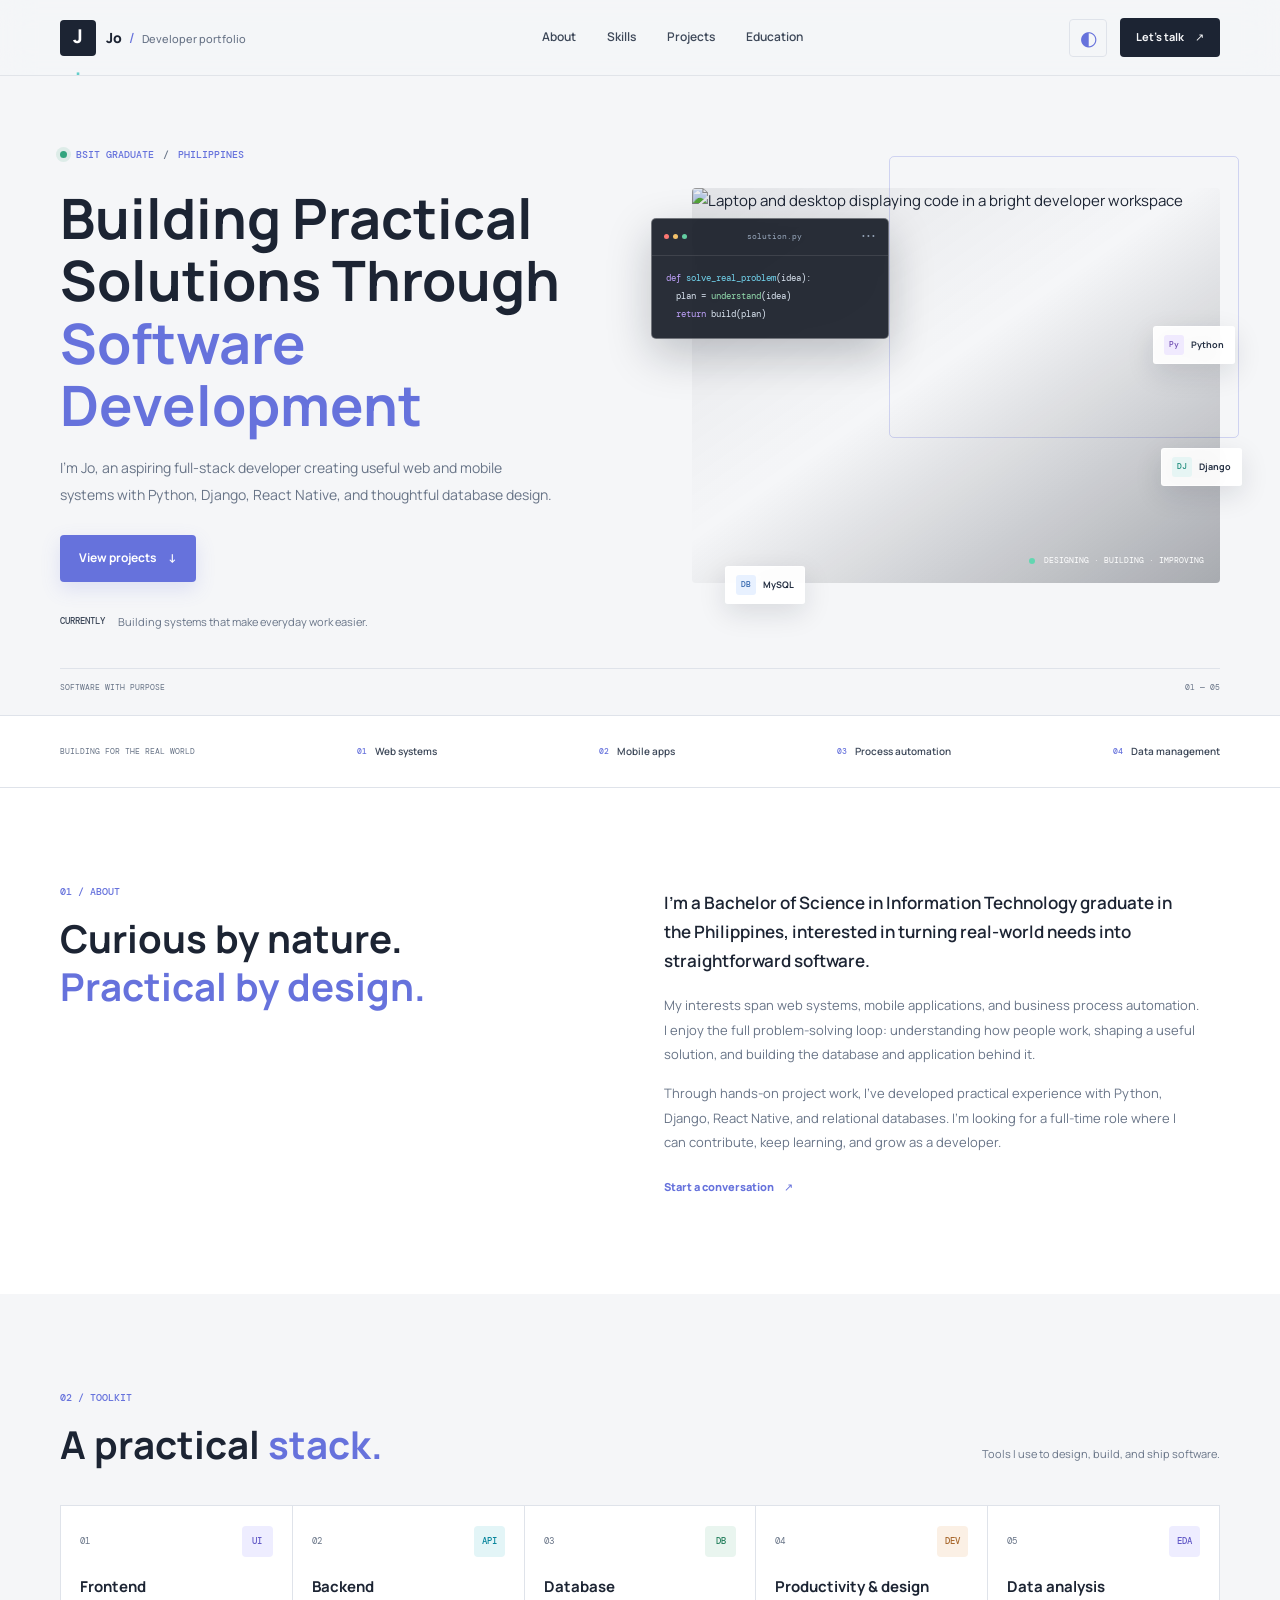
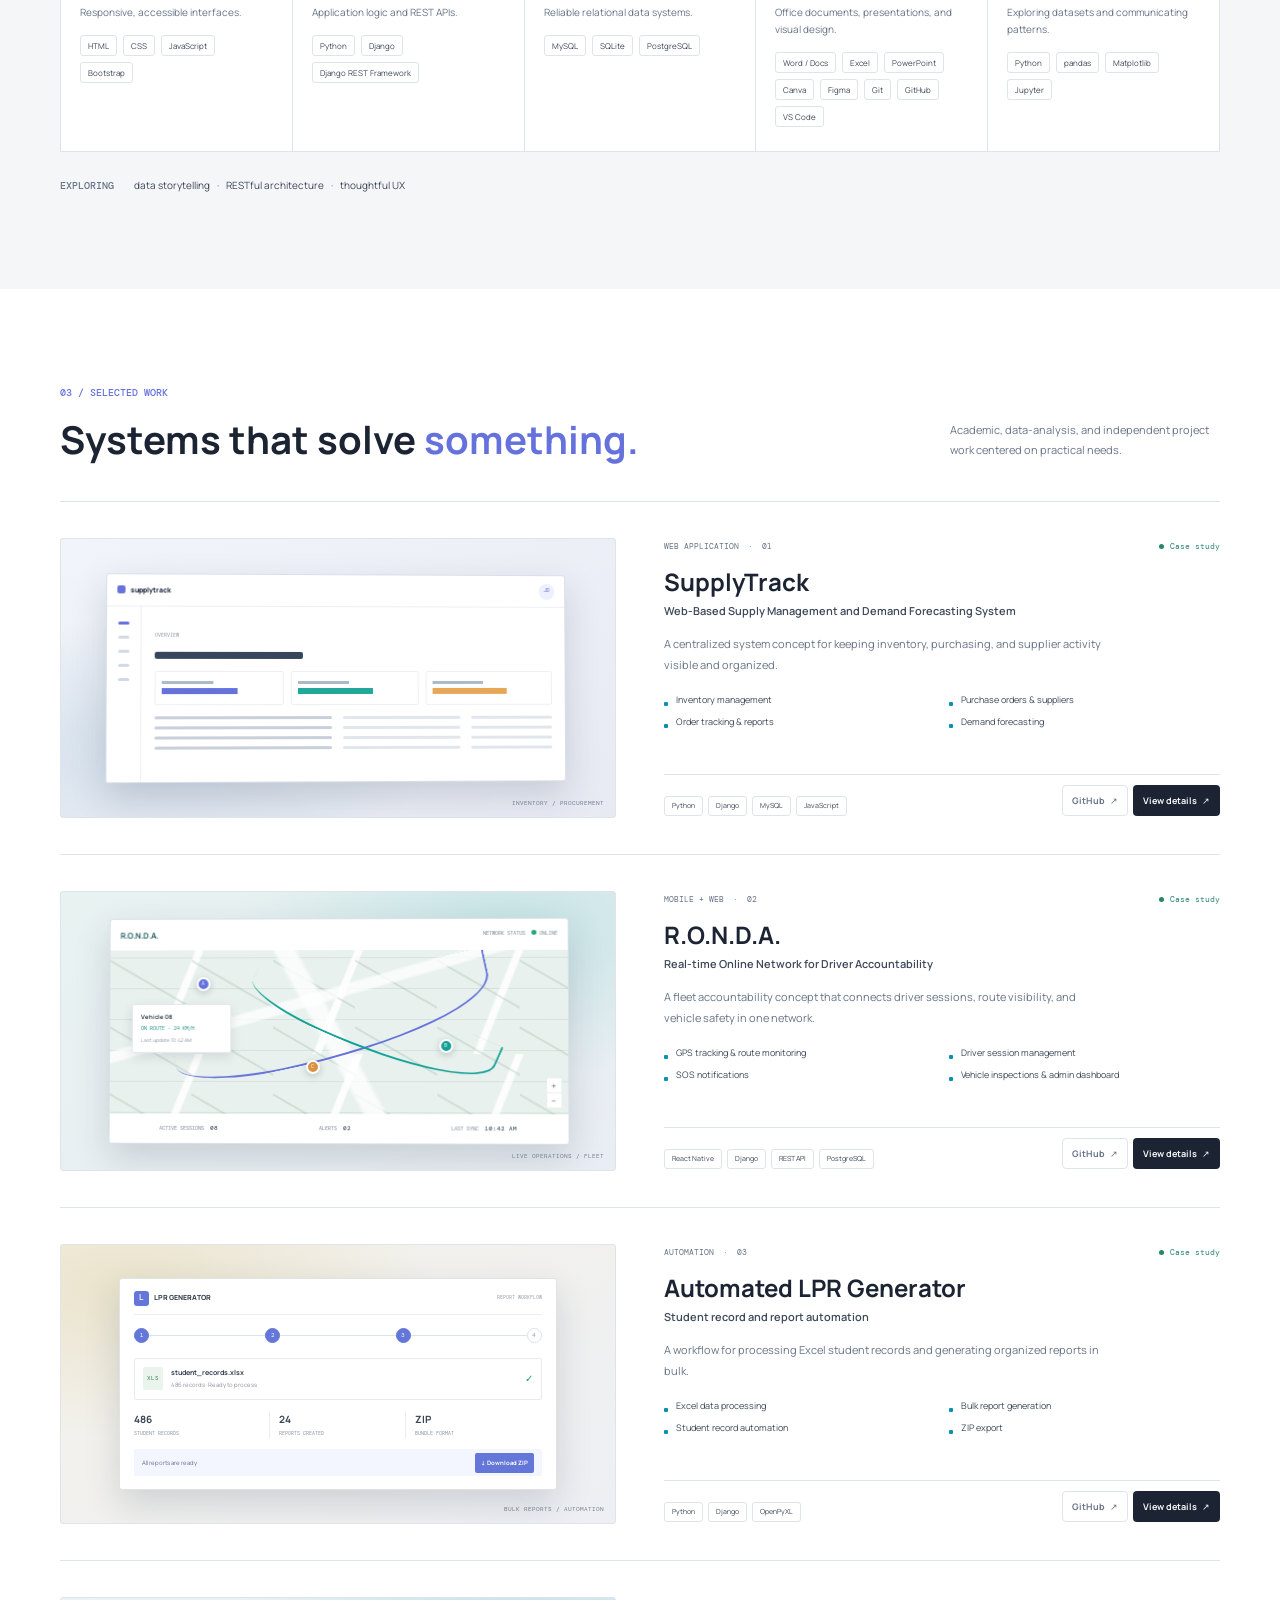
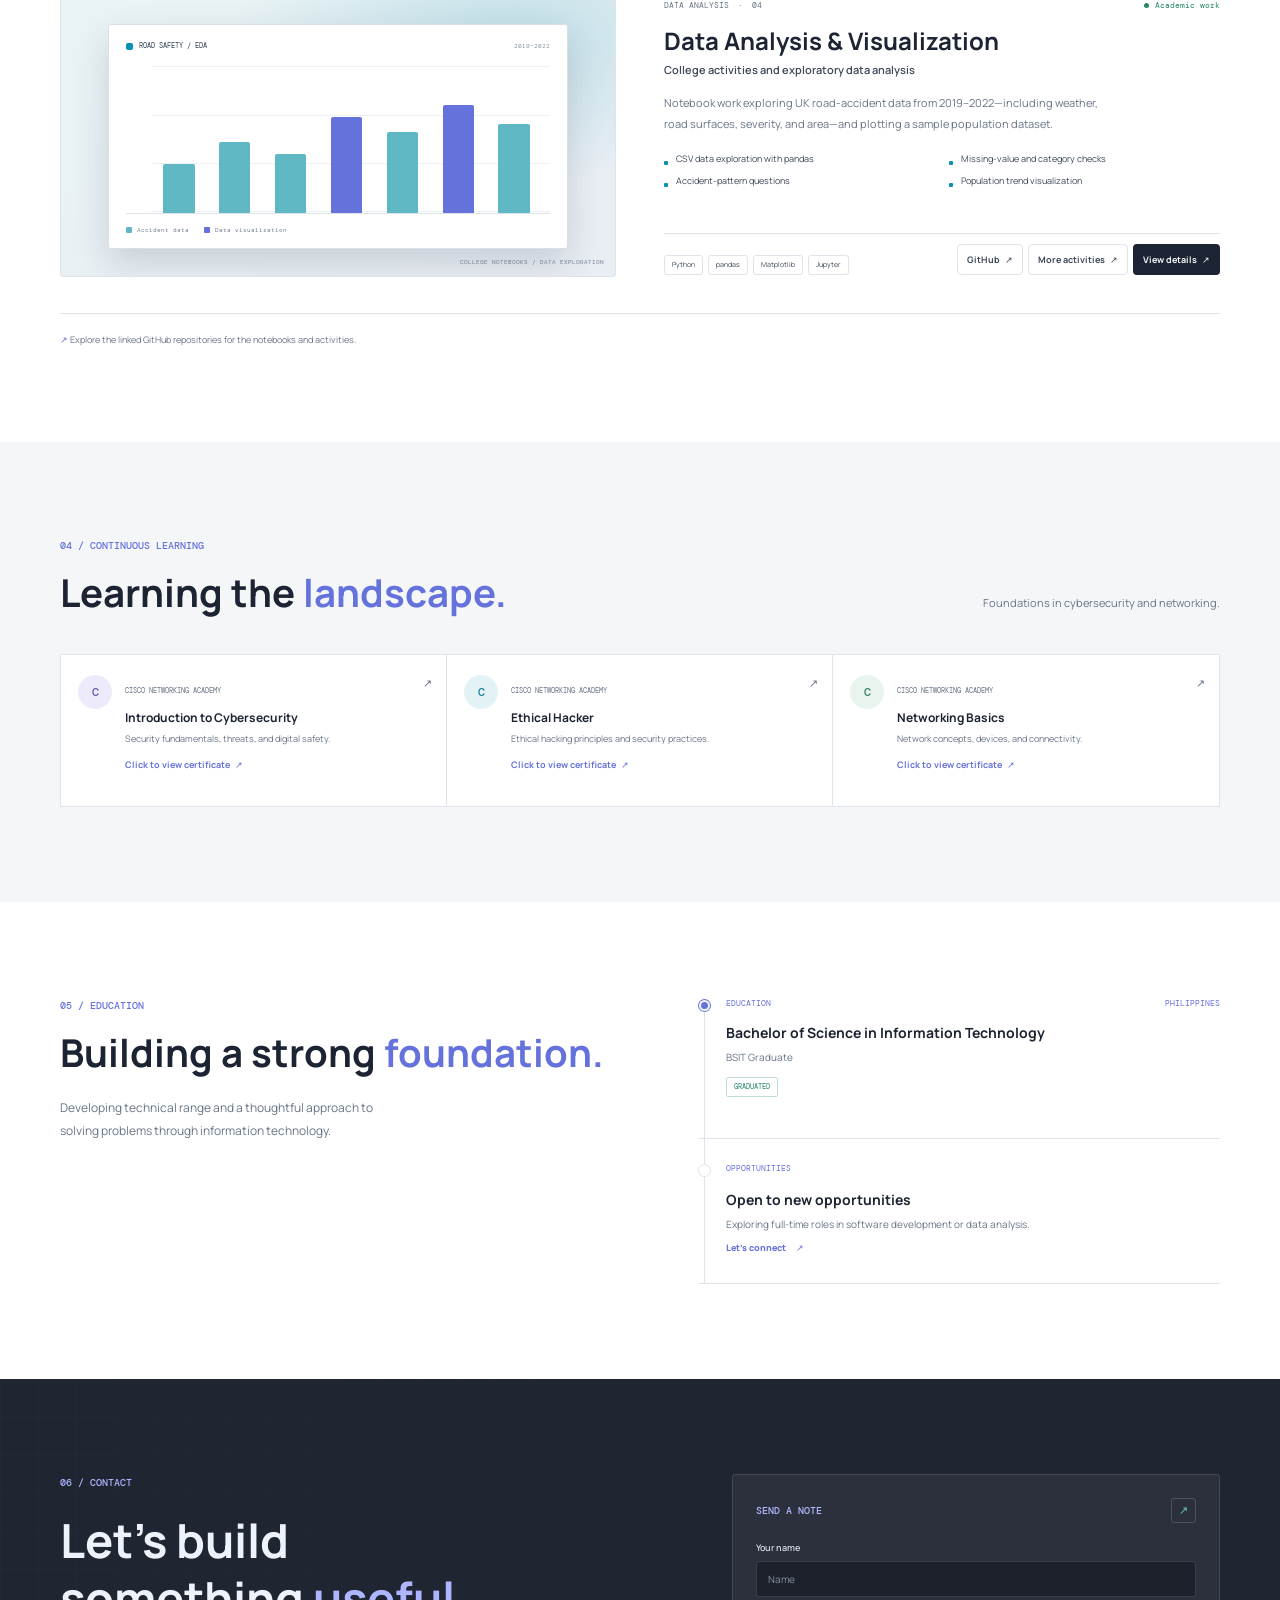
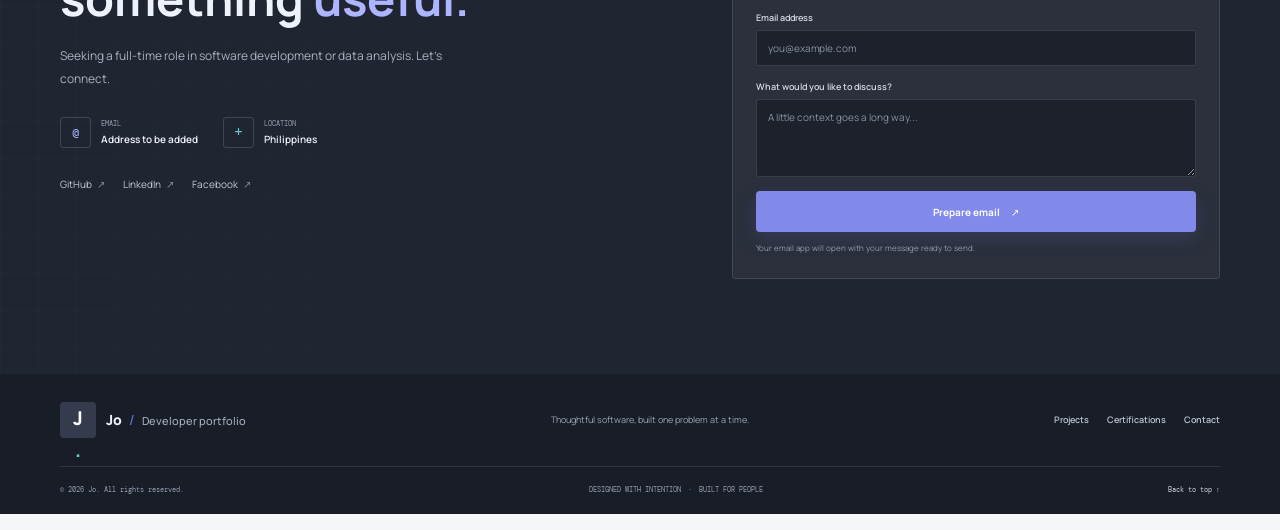
==== index.html @ ec545d40 "first commit" ====
<!doctype html>
<html lang="en">
<head>
  <meta charset="utf-8">
  <meta name="viewport" content="width=device-width, initial-scale=1">
  <meta name="theme-color" content="#f5f6f8">
  <meta name="description" content="Jo is a BSIT graduate and aspiring full-stack developer in the Philippines, building practical web and mobile systems with Python, Django, React Native, and databases.">
  <meta name="keywords" content="Jo, full-stack developer, BSIT graduate, Python, Django, React Native, portfolio, Philippines">
  <meta property="og:type" content="website">
  <meta property="og:title" content="Jo | BSIT Graduate & Full-Stack Developer">
  <meta property="og:description" content="Practical software projects in web systems, mobile applications, and business process automation.">
  <title>Jo | BSIT Graduate &amp; Full-Stack Developer</title>
  <link rel="preconnect" href="https://fonts.googleapis.com">
  <link rel="preconnect" href="https://fonts.gstatic.com" crossorigin>
  <link href="https://fonts.googleapis.com/css2?family=DM+Mono:wght@400;500&family=Manrope:wght@400;500;600;700;800&display=swap" rel="stylesheet">
  <link rel="stylesheet" href="styles.css">
  <script src="script.js" defer></script>
</head>
<body>
  <a class="skip-link" href="#main">Skip to content</a>
  <header class="site-header">
    <div class="header-inner wrap">
      <a class="brand" href="#home" aria-label="Jo, back to home">
        <span class="brand-mark" aria-hidden="true">J<span>.</span></span>
        <span class="brand-name">Jo<span class="brand-divider">/</span><span class="brand-role">Developer portfolio</span></span>
      </a>
      <nav class="main-nav" id="main-nav" aria-label="Main navigation">
        <a href="#about">About</a>
        <a href="#skills">Skills</a>
        <a href="#projects">Projects</a>
        <a href="#education">Education</a>
      </nav>
      <div class="header-actions">
        <button class="theme-toggle" type="button" aria-label="Switch to dark mode" title="Switch color theme">
          <span class="theme-icon" aria-hidden="true">◐</span>
        </button>
        <a class="button button-small button-dark header-contact" href="#contact">Let's talk <span aria-hidden="true">↗</span></a>
        <button class="menu-toggle" type="button" aria-expanded="false" aria-controls="main-nav" aria-label="Open navigation">
          <span></span><span></span>
        </button>
      </div>
    </div>
  </header>

  <main id="main">
    <section class="hero section-wrap" id="home" aria-labelledby="hero-title">
      <div class="hero-copy">
        <p class="eyebrow"><span class="availability-dot" aria-hidden="true"></span> BSIT GRADUATE <span class="eyebrow-slash">/</span> PHILIPPINES</p>
        <h1 id="hero-title">Building Practical Solutions Through <span>Software Development</span></h1>
        <p class="hero-intro">I’m Jo, an aspiring full-stack developer creating useful web and mobile systems with Python, Django, React Native, and thoughtful database design.</p>
        <div class="hero-actions">
          <a class="button button-primary" href="#projects">View projects <span aria-hidden="true">↓</span></a>
        </div>
        <div class="hero-footnote"><span class="mono-label">CURRENTLY</span><span>Building systems that make everyday work easier.</span></div>
      </div>
      <div class="hero-visual" aria-label="Developer workspace">
        <img class="workspace-image" src="https://images.unsplash.com/photo-1498050108023-c5249f4df085?auto=format&amp;fit=crop&amp;w=1100&amp;q=82" alt="Laptop and desktop displaying code in a bright developer workspace" fetchpriority="high" width="1100" height="825">
        <div class="image-shade" aria-hidden="true"></div>
        <div class="workspace-caption"><span class="caption-dot" aria-hidden="true"></span><span>DESIGNING · BUILDING · IMPROVING</span></div>
        <div class="code-note" aria-label="A sample code snippet">
          <div class="code-note-top"><span class="code-dots" aria-hidden="true"><i></i><i></i><i></i></span><span>solution.py</span><span>•••</span></div>
          <code><span class="code-purple">def</span> <span class="code-cyan">solve_real_problem</span>(idea):<br>&nbsp;&nbsp;plan = <span class="code-green">understand</span>(idea)<br>&nbsp;&nbsp;<span class="code-purple">return</span> build(plan)</code>
        </div>
        <div class="tech-float tech-float-one"><span>Py</span> Python</div>
        <div class="tech-float tech-float-two"><span>DJ</span> Django</div>
        <div class="tech-float tech-float-three"><span>DB</span> MySQL</div>
      </div>
      <div class="hero-bottom-line"><span>SOFTWARE WITH PURPOSE</span><span>01 — 05</span></div>
    </section>

    <section class="trust-strip" aria-label="Areas of focus">
      <div class="trust-strip-inner wrap">
        <span class="trust-label">BUILDING FOR THE REAL WORLD</span>
        <span class="trust-item"><i aria-hidden="true">01</i> Web systems</span>
        <span class="trust-item"><i aria-hidden="true">02</i> Mobile apps</span>
        <span class="trust-item"><i aria-hidden="true">03</i> Process automation</span>
        <span class="trust-item"><i aria-hidden="true">04</i> Data management</span>
      </div>
    </section>

    <section class="section section-about" id="about" aria-labelledby="about-title">
      <div class="section-inner wrap about-layout">
        <div class="section-heading">
          <p class="eyebrow">01 / ABOUT</p>
          <h2 id="about-title">Curious by nature.<br><span>Practical by design.</span></h2>
        </div>
        <div class="about-copy">
          <p class="about-lead">I’m a Bachelor of Science in Information Technology graduate in the Philippines, interested in turning real-world needs into straightforward software.</p>
          <p>My interests span web systems, mobile applications, and business process automation. I enjoy the full problem-solving loop: understanding how people work, shaping a useful solution, and building the database and application behind it.</p>
          <p>Through hands-on project work, I’ve developed practical experience with Python, Django, React Native, and relational databases. I’m looking for a full-time role where I can contribute, keep learning, and grow as a developer.</p>
          <a class="text-link" href="#contact">Start a conversation <span aria-hidden="true">↗</span></a>
        </div>
      </div>
    </section>

    <section class="section section-skills" id="skills" aria-labelledby="skills-title">
      <div class="section-inner wrap">
        <div class="section-heading heading-row">
          <div><p class="eyebrow">02 / TOOLKIT</p><h2 id="skills-title">A practical <span>stack.</span></h2></div>
          <p class="heading-aside">Tools I use to design, build, and ship software.</p>
        </div>
        <div class="skills-grid">
          <article class="skill-card reveal">
            <div class="skill-card-head"><span class="skill-index">01</span><span class="skill-icon" aria-hidden="true">UI</span></div>
            <h3>Frontend</h3><p>Responsive, accessible interfaces.</p>
            <ul class="skill-tags"><li>HTML</li><li>CSS</li><li>JavaScript</li><li>Bootstrap</li></ul>
          </article>
          <article class="skill-card reveal">
            <div class="skill-card-head"><span class="skill-index">02</span><span class="skill-icon skill-icon-cyan" aria-hidden="true">API</span></div>
            <h3>Backend</h3><p>Application logic and REST APIs.</p>
            <ul class="skill-tags"><li>Python</li><li>Django</li><li>Django REST Framework</li></ul>
          </article>
          <article class="skill-card reveal">
            <div class="skill-card-head"><span class="skill-index">03</span><span class="skill-icon skill-icon-green" aria-hidden="true">DB</span></div>
            <h3>Database</h3><p>Reliable relational data systems.</p>
            <ul class="skill-tags"><li>MySQL</li><li>SQLite</li><li>PostgreSQL</li></ul>
          </article>
          <article class="skill-card reveal">
            <div class="skill-card-head"><span class="skill-index">04</span><span class="skill-icon skill-icon-amber" aria-hidden="true">DEV</span></div>
            <h3>Productivity &amp; design</h3><p>Office documents, presentations, and visual design.</p>
            <ul class="skill-tags"><li>Word / Docs</li><li>Excel</li><li>PowerPoint</li><li>Canva</li><li>Figma</li><li>Git</li><li>GitHub</li><li>VS Code</li></ul>
          </article>
          <article class="skill-card reveal">
            <div class="skill-card-head"><span class="skill-index">05</span><span class="skill-icon" aria-hidden="true">EDA</span></div>
            <h3>Data analysis</h3><p>Exploring datasets and communicating patterns.</p>
            <ul class="skill-tags"><li>Python</li><li>pandas</li><li>Matplotlib</li><li>Jupyter</li></ul>
          </article>
        </div>
        <div class="stack-line"><span class="mono-label">EXPLORING</span><span class="stack-line-text">data storytelling <i>·</i> RESTful architecture <i>·</i> thoughtful UX</span></div>
      </div>
    </section>

    <section class="section section-projects" id="projects" aria-labelledby="projects-title">
      <div class="section-inner wrap">
        <div class="section-heading heading-row">
          <div><p class="eyebrow">03 / SELECTED WORK</p><h2 id="projects-title">Systems that solve <span>something.</span></h2></div>
          <p class="heading-aside">Academic, data-analysis, and independent project work centered on practical needs.</p>
        </div>
        <div class="projects-list">
          <article class="project-card reveal" data-project="supplytrack">
            <div class="project-preview preview-supply" aria-label="SupplyTrack inventory dashboard preview">
              <div class="preview-window">
                <div class="preview-bar"><span class="preview-brand"><i></i> supplytrack</span><span class="preview-avatar">JD</span></div>
                <div class="preview-body"><div class="preview-sidebar"><b></b><b></b><b></b><b></b><b></b></div><div class="preview-content"><span class="preview-kicker">OVERVIEW</span><div class="preview-title-line"></div><div class="preview-metrics"><i><b></b><b></b></i><i><b></b><b></b></i><i><b></b><b></b></i></div><div class="preview-table"><span></span><span></span><span></span><span></span><span></span><span></span><span></span><span></span><span></span><span></span><span></span><span></span></div></div></div>
              </div>
              <span class="preview-label">INVENTORY / PROCUREMENT</span>
            </div>
            <div class="project-content">
              <div class="project-topline"><span class="project-type">WEB APPLICATION <span>·</span> 01</span><span class="project-status"><i></i> Case study</span></div>
              <h3>SupplyTrack</h3><p class="project-subtitle">Web-Based Supply Management and Demand Forecasting System</p>
              <p class="project-description">A centralized system concept for keeping inventory, purchasing, and supplier activity visible and organized.</p>
              <ul class="feature-list"><li>Inventory management</li><li>Purchase orders &amp; suppliers</li><li>Order tracking &amp; reports</li><li>Demand forecasting</li></ul>
              <div class="project-bottom"><ul class="project-stack"><li>Python</li><li>Django</li><li>MySQL</li><li>JavaScript</li></ul><div class="project-actions"><a class="button button-mini button-quiet" href="#projects" data-link-missing aria-disabled="true" aria-label="SupplyTrack GitHub repository, URL not provided">GitHub <span aria-hidden="true">↗</span></a><button class="button button-mini button-project" type="button" data-project-details="supplytrack">View details <span aria-hidden="true">↗</span></button></div></div>
            </div>
          </article>
          <article class="project-card reveal" data-project="ronda">
            <div class="project-preview preview-ronda" aria-label="R.O.N.D.A. vehicle monitoring dashboard preview">
              <div class="ronda-ui"><div class="ronda-top"><b>R.O.N.D.A.</b><span>NETWORK STATUS <i></i> ONLINE</span></div><div class="ronda-map"><div class="map-grid"></div><div class="route route-one"></div><div class="route route-two"></div><i class="map-pin pin-a">A</i><i class="map-pin pin-b">B</i><i class="map-pin pin-c">C</i><div class="map-card"><b>Vehicle 08</b><span>ON ROUTE · 24 KM/H</span><small>Last update 10:42 AM</small></div><div class="map-controls"><i>+</i><i>−</i></div></div><div class="ronda-foot"><span>ACTIVE SESSIONS <b>08</b></span><span>ALERTS <b>02</b></span><span>LAST SYNC <b>10:42 AM</b></span></div></div>
              <span class="preview-label">LIVE OPERATIONS / FLEET</span>
            </div>
            <div class="project-content">
              <div class="project-topline"><span class="project-type">MOBILE + WEB <span>·</span> 02</span><span class="project-status"><i></i> Case study</span></div>
              <h3>R.O.N.D.A.</h3><p class="project-subtitle">Real-time Online Network for Driver Accountability</p>
              <p class="project-description">A fleet accountability concept that connects driver sessions, route visibility, and vehicle safety in one network.</p>
              <ul class="feature-list"><li>GPS tracking &amp; route monitoring</li><li>Driver session management</li><li>SOS notifications</li><li>Vehicle inspections &amp; admin dashboard</li></ul>
              <div class="project-bottom"><ul class="project-stack"><li>React Native</li><li>Django</li><li>REST API</li><li>PostgreSQL</li></ul><div class="project-actions"><a class="button button-mini button-quiet" href="#projects" data-link-missing aria-disabled="true" aria-label="R.O.N.D.A. GitHub repository, URL not provided">GitHub <span aria-hidden="true">↗</span></a><button class="button button-mini button-project" type="button" data-project-details="ronda">View details <span aria-hidden="true">↗</span></button></div></div>
            </div>
          </article>
          <article class="project-card reveal" data-project="lpr">
            <div class="project-preview preview-lpr" aria-label="Automated LPR Generator report workflow preview">
              <div class="lpr-sheet"><div class="lpr-heading"><span><i>L</i> LPR GENERATOR</span><small>REPORT WORKFLOW</small></div><div class="lpr-progress"><i class="done">1</i><b></b><i class="done">2</i><b></b><i class="done">3</i><b></b><i>4</i></div><div class="lpr-file"><span class="file-icon">XLS</span><span><b>student_records.xlsx</b><small>486 records · Ready to process</small></span><i>✓</i></div><div class="lpr-report"><div><b>486</b><small>STUDENT RECORDS</small></div><div><b>24</b><small>REPORTS CREATED</small></div><div><b>ZIP</b><small>BUNDLE FORMAT</small></div></div><div class="lpr-download"><span>All reports are ready</span><b>↓&nbsp; Download ZIP</b></div></div>
              <span class="preview-label">BULK REPORTS / AUTOMATION</span>
            </div>
            <div class="project-content">
              <div class="project-topline"><span class="project-type">AUTOMATION <span>·</span> 03</span><span class="project-status"><i></i> Case study</span></div>
              <h3>Automated LPR Generator</h3><p class="project-subtitle">Student record and report automation</p>
              <p class="project-description">A workflow for processing Excel student records and generating organized reports in bulk.</p>
              <ul class="feature-list"><li>Excel data processing</li><li>Bulk report generation</li><li>Student record automation</li><li>ZIP export</li></ul>
              <div class="project-bottom"><ul class="project-stack"><li>Python</li><li>Django</li><li>OpenPyXL</li></ul><div class="project-actions"><a class="button button-mini button-quiet" href="#projects" data-link-missing aria-disabled="true" aria-label="Automated LPR Generator GitHub repository, URL not provided">GitHub <span aria-hidden="true">↗</span></a><button class="button button-mini button-project" type="button" data-project-details="lpr">View details <span aria-hidden="true">↗</span></button></div></div>
            </div>
          </article>
          <article class="project-card reveal" data-project="data-analysis">
            <div class="project-preview preview-analysis" aria-label="Data analysis charts preview">
              <div class="analysis-preview">
                <div class="analysis-header"><span><i></i> ROAD SAFETY / EDA</span><small>2019–2022</small></div>
                <div class="analysis-chart" aria-hidden="true">
                  <div class="analysis-axis"><i></i><i></i><i></i><i></i></div>
                  <div class="analysis-bars"><i></i><i></i><i></i><i></i><i></i><i></i><i></i></div>
                </div>
                <div class="analysis-legend"><span>Accident data</span><span>Data visualization</span></div>
              </div>
              <span class="preview-label">COLLEGE NOTEBOOKS / DATA EXPLORATION</span>
            </div>
            <div class="project-content">
              <div class="project-topline"><span class="project-type">DATA ANALYSIS <span>·</span> 04</span><span class="project-status"><i></i> Academic work</span></div>
              <h3>Data Analysis &amp; Visualization</h3><p class="project-subtitle">College activities and exploratory data analysis</p>
              <p class="project-description">Notebook work exploring UK road-accident data from 2019–2022—including weather, road surfaces, severity, and area—and plotting a sample population dataset.</p>
              <ul class="feature-list"><li>CSV data exploration with pandas</li><li>Missing-value and category checks</li><li>Accident-pattern questions</li><li>Population trend visualization</li></ul>
              <div class="project-bottom"><ul class="project-stack"><li>Python</li><li>pandas</li><li>Matplotlib</li><li>Jupyter</li></ul><div class="project-actions"><a class="button button-mini button-quiet" href="https://github.com/Jomarie0/ITD_ACTIVITIES" target="_blank" rel="noopener noreferrer" aria-label="Open data analysis repository on GitHub">GitHub <span aria-hidden="true">↗</span></a><a class="button button-mini button-quiet" href="https://github.com/Jomarie0/ITD-Activities-Compilation" target="_blank" rel="noopener noreferrer" aria-label="Open college activities compilation on GitHub">More activities <span aria-hidden="true">↗</span></a><button class="button button-mini button-project" type="button" data-project-details="data-analysis">View details <span aria-hidden="true">↗</span></button></div></div>
            </div>
          </article>
        </div>
        <p class="project-note"><span aria-hidden="true">↗</span> Explore the linked GitHub repositories for the notebooks and activities.</p>
      </div>
    </section>

    <section class="section section-certifications" id="certifications" aria-labelledby="certifications-title">
      <div class="section-inner wrap">
        <div class="section-heading heading-row">
          <div><p class="eyebrow">04 / CONTINUOUS LEARNING</p><h2 id="certifications-title">Learning the <span>landscape.</span></h2></div>
          <p class="heading-aside">Foundations in cybersecurity and networking.</p>
        </div>
        <div class="cert-grid">
          <article class="cert-item cert-trigger reveal" data-certificate="certificates/cisco-introduction-to-cybersecurity.pdf" data-certificate-title="Introduction to Cybersecurity" role="button" tabindex="0" aria-label="View Cisco Introduction to Cybersecurity certificate">
            <span class="cert-seal" aria-hidden="true">C</span><div><span class="cert-provider">CISCO NETWORKING ACADEMY</span><h3>Introduction to Cybersecurity</h3><p>Security fundamentals, threats, and digital safety.</p><span class="cert-view-prompt">Click to view certificate <span aria-hidden="true">↗</span></span></div><span class="cert-arrow" aria-hidden="true">↗</span>
          </article>
          <article class="cert-item cert-trigger reveal" data-certificate="certificates/cisco-ethical-hacker.pdf" data-certificate-title="Ethical Hacker" role="button" tabindex="0" aria-label="View Cisco Ethical Hacker certificate">
            <span class="cert-seal cert-seal-cyan" aria-hidden="true">C</span><div><span class="cert-provider">CISCO NETWORKING ACADEMY</span><h3>Ethical Hacker</h3><p>Ethical hacking principles and security practices.</p><span class="cert-view-prompt">Click to view certificate <span aria-hidden="true">↗</span></span></div><span class="cert-arrow" aria-hidden="true">↗</span>
          </article>
          <article class="cert-item cert-trigger reveal" data-certificate="certificates/cisco-networking-basics.pdf" data-certificate-title="Networking Basics" role="button" tabindex="0" aria-label="View Cisco Networking Basics certificate">
            <span class="cert-seal cert-seal-green" aria-hidden="true">C</span><div><span class="cert-provider">CISCO NETWORKING ACADEMY</span><h3>Networking Basics</h3><p>Network concepts, devices, and connectivity.</p><span class="cert-view-prompt">Click to view certificate <span aria-hidden="true">↗</span></span></div><span class="cert-arrow" aria-hidden="true">↗</span>
          </article>
        </div>
      </div>
    </section>

    <section class="section section-education" id="education" aria-labelledby="education-title">
      <div class="section-inner wrap education-layout">
        <div class="section-heading"><p class="eyebrow">05 / EDUCATION</p><h2 id="education-title">Building a strong <span>foundation.</span></h2><p class="education-intro">Developing technical range and a thoughtful approach to solving problems through information technology.</p></div>
        <ol class="education-timeline">
          <li class="education-entry"><span class="timeline-mark" aria-hidden="true"></span><div class="education-meta"><span>EDUCATION</span><span>PHILIPPINES</span></div><h3>Bachelor of Science in Information Technology</h3><p>BSIT Graduate</p><span class="education-chip">GRADUATED</span></li>
          <li class="education-entry education-next"><span class="timeline-mark timeline-mark-outline" aria-hidden="true"></span><div class="education-meta"><span>OPPORTUNITIES</span></div><h3>Open to new opportunities</h3><p>Exploring full-time roles in software development or data analysis.</p><a class="text-link" href="#contact">Let’s connect <span aria-hidden="true">↗</span></a></li>
        </ol>
      </div>
    </section>

    <section class="section section-contact" id="contact" aria-labelledby="contact-title">
      <div class="contact-grid-bg" aria-hidden="true"></div>
      <div class="section-inner wrap contact-layout">
        <div class="contact-copy"><p class="eyebrow">06 / CONTACT</p><h2 id="contact-title">Let’s build something <span>useful.</span></h2><p>Seeking a full-time role in software development or data analysis. Let’s connect.</p>
          <div class="contact-details"><div class="contact-detail"><span class="contact-icon" aria-hidden="true">@</span><span><small>EMAIL</small><b id="contact-email-label">Address to be added</b></span></div><div class="contact-detail"><span class="contact-icon contact-icon-pin" aria-hidden="true">+</span><span><small>LOCATION</small><b>Philippines</b></span></div></div>
          <div class="social-links" aria-label="Social profiles">
            <a href="#contact" data-link-missing aria-disabled="true" aria-label="GitHub profile, URL not provided">GitHub <span aria-hidden="true">↗</span></a>
            <a href="#contact" data-link-missing aria-disabled="true" aria-label="LinkedIn profile, URL not provided">LinkedIn <span aria-hidden="true">↗</span></a>
            <a href="#contact" data-link-missing aria-disabled="true" aria-label="Facebook profile, URL not provided">Facebook <span aria-hidden="true">↗</span></a>
          </div>
        </div>
        <form class="contact-form" id="contact-form">
          <div class="form-heading"><span class="mono-label">SEND A NOTE</span><span class="form-lock" aria-label="Your details stay in your email app">↗</span></div>
          <label for="name">Your name</label><input id="name" name="name" autocomplete="name" placeholder="Name" required>
          <label for="email">Email address</label><input id="email" name="email" type="email" autocomplete="email" placeholder="you@example.com" required>
          <label for="message">What would you like to discuss?</label><textarea id="message" name="message" rows="4" placeholder="A little context goes a long way..." required></textarea>
          <button class="button button-primary form-submit" type="submit">Prepare email <span aria-hidden="true">↗</span></button>
          <p class="form-status" id="form-status" aria-live="polite" role="status">Your email app will open with your message ready to send.</p>
        </form>
      </div>
    </section>
  </main>

  <footer class="site-footer">
    <div class="footer-main wrap"><a class="brand footer-brand" href="#home" aria-label="Jo, back to top"><span class="brand-mark" aria-hidden="true">J<span>.</span></span><span class="brand-name">Jo<span class="brand-divider">/</span><span class="brand-role">Developer portfolio</span></span></a><p>Thoughtful software, built one problem at a time.</p><div class="footer-links"><a href="#projects">Projects</a><a href="#certifications">Certifications</a><a href="#contact">Contact</a></div></div>
    <div class="footer-bottom wrap"><span>© <span id="current-year">2026</span> Jo. All rights reserved.</span><span>DESIGNED WITH INTENTION <i aria-hidden="true">·</i> BUILT FOR PEOPLE</span><a href="#home">Back to top ↑</a></div>
  </footer>

  <p class="sr-only" id="link-notice" role="status" aria-live="polite"></p>
  <dialog class="project-dialog" id="project-dialog" aria-labelledby="dialog-title">
    <div class="dialog-inner"><button class="dialog-close" type="button" aria-label="Close project details">×</button><p class="eyebrow" id="dialog-category"></p><h2 id="dialog-title"></h2><p class="dialog-description" id="dialog-description"></p><h3>Key features</h3><ul class="dialog-features" id="dialog-features"></ul><h3>Technology</h3><ul class="dialog-stack" id="dialog-stack"></ul></div>
  </dialog>
  <dialog class="certificate-dialog" id="certificate-dialog" aria-labelledby="certificate-dialog-title">
    <div class="certificate-dialog-inner">
      <div class="certificate-dialog-header"><div><p class="eyebrow">CISCO NETWORKING ACADEMY</p><h2 id="certificate-dialog-title"></h2></div><button class="dialog-close certificate-dialog-close" type="button" aria-label="Close certificate preview">×</button></div>
      <iframe class="certificate-frame" id="certificate-frame" title="Cisco certificate preview"></iframe>
    </div>
  </dialog>
</body>
</html>
---- styles.css ----
@import url('https://fonts.googleapis.com/css2?family=Manrope:wght@400;500;600;700;800&family=DM+Mono:wght@400;500&display=swap');

:root {
  color-scheme: light;
  --page: #f5f6f8;
  --surface: #ffffff;
  --surface-muted: #edf0f5;
  --ink: #1c2433;
  --ink-soft: #3d4859;
  --muted: #687487;
  --line: #dfe3ea;
  --primary: #6672dc;
  --primary-dark: #4c56bb;
  --purple: #764ba2;
  --cyan: #0891b2;
  --green: #27866c;
  --amber: #b56c2e;
  --shadow: 0 22px 60px rgb(32 43 62 / 11%);
  --header: rgb(245 246 248 / 91%);
  --radius: 5px;
  font-family: 'Manrope', 'Segoe UI', sans-serif;
  font-synthesis: none;
  text-rendering: optimizeLegibility;
  -webkit-font-smoothing: antialiased;
  -moz-osx-font-smoothing: grayscale;
  scroll-behavior: smooth;
  scroll-padding-top: 82px;
}

:root[data-theme='dark'] {
  color-scheme: dark;
  --page: #161a22;
  --surface: #202631;
  --surface-muted: #252e3b;
  --ink: #edf1f8;
  --ink-soft: #c0cada;
  --muted: #9daabd;
  --line: #343e4c;
  --primary: #8791fa;
  --primary-dark: #abb2ff;
  --purple: #b394d8;
  --cyan: #47b4d0;
  --green: #69bc9e;
  --amber: #e4aa70;
  --shadow: 0 20px 55px rgb(0 0 0 / 28%);
  --header: rgb(22 26 34 / 91%);
}

* { box-sizing: border-box; }
html { min-width: 320px; scroll-behavior: smooth; }
body { min-width: 320px; margin: 0; background: var(--page); color: var(--ink); font-size: 15px; line-height: 1.7; transition: background-color 220ms ease, color 220ms ease; }
body, input, textarea, button { font-family: 'Manrope', 'Segoe UI', sans-serif; }
button, a, input, textarea { -webkit-tap-highlight-color: transparent; }
a { color: inherit; text-decoration: none; }
button { color: inherit; }
img { display: block; max-width: 100%; }
::selection { background: rgb(102 114 220 / 22%); }
.wrap, .section-wrap { width: min(1160px, calc(100% - 64px)); margin-inline: auto; }
.section-inner { position: relative; z-index: 1; }
.skip-link { position: fixed; z-index: 30; top: 8px; left: 8px; padding: 9px 14px; transform: translateY(-160%); border-radius: var(--radius); background: var(--ink); color: var(--surface); }
.skip-link:focus { transform: translateY(0); }
.site-header { position: sticky; z-index: 20; top: 0; border-bottom: 1px solid rgb(124 136 153 / 16%); background: var(--header); backdrop-filter: blur(16px); -webkit-backdrop-filter: blur(16px); }
.header-inner { display: flex; min-height: 75px; align-items: center; justify-content: space-between; gap: 30px; }
.brand { display: inline-flex; min-width: 215px; align-items: center; gap: 10px; }
.brand-mark { display: grid; width: 36px; height: 36px; place-items: center; border-radius: 4px; background: var(--ink); color: #fff; font-size: 19px; font-weight: 800; }
.brand-mark > span { color: #64cfcb; }
.brand-name { font-size: 14px; font-weight: 800; }
.brand-divider { padding-inline: 7px; color: var(--primary); font-weight: 500; }
.brand-role { color: var(--muted); font-size: 11px; font-weight: 500; }
.main-nav { display: flex; align-items: center; gap: 31px; }
.main-nav a, .footer-links a { color: var(--ink-soft); font-size: 12px; font-weight: 600; transition: color 170ms ease; }
.main-nav a:hover, .footer-links a:hover { color: var(--primary); }
.header-actions { display: flex; align-items: center; gap: 13px; }
.theme-toggle, .menu-toggle { display: grid; width: 38px; height: 38px; place-items: center; border: 1px solid var(--line); border-radius: 4px; background: transparent; cursor: pointer; transition: border-color 160ms ease, background 160ms ease; }
.theme-toggle:hover, .menu-toggle:hover { border-color: var(--primary); background: var(--surface-muted); }
.theme-icon { color: var(--primary); font-size: 20px; line-height: 1; }
.button { display: inline-flex; min-height: 47px; align-items: center; justify-content: center; gap: 11px; border: 1px solid transparent; border-radius: 4px; padding: 0 18px; font-size: 12px; font-weight: 700; cursor: pointer; transition: transform 170ms ease, color 170ms ease, border-color 170ms ease, background 170ms ease, box-shadow 170ms ease; }
.button:hover { transform: translateY(-2px); }
.button:focus-visible, a:focus-visible, button:focus-visible, input:focus-visible, textarea:focus-visible { outline: 3px solid rgb(8 145 178 / 55%); outline-offset: 3px; }
.button-primary { background: var(--primary); color: #fff; box-shadow: 0 7px 19px rgb(102 114 220 / 17%); }
.button-primary:hover { background: var(--primary-dark); color: #fff; }
.button-outline { border-color: var(--line); background: transparent; color: var(--ink); }
.button-outline:hover { border-color: var(--primary); color: var(--primary); }
.button-dark { background: var(--ink); color: var(--page); }
.button-dark:hover { background: var(--primary); color: #fff; }
.button-small { min-height: 39px; padding-inline: 15px; font-size: 11px; }
.menu-toggle { display: none; padding: 10px; }
.menu-toggle span { display: block; width: 16px; height: 1.5px; background: var(--ink); }
.menu-toggle span + span { margin-top: 4px; }

.hero { position: relative; display: grid; min-height: 568px; grid-template-columns: 1.04fr .96fr; align-items: center; gap: 44px; padding-top: 50px; padding-bottom: 64px; }
.hero-copy { position: relative; z-index: 2; max-width: 600px; padding-block: 20px; animation: enter-up 620ms both; }
.eyebrow, .mono-label { margin: 0; color: var(--primary); font-family: 'DM Mono', monospace; font-size: 10px; font-weight: 500; letter-spacing: 0; }
.eyebrow { display: flex; align-items: center; gap: 9px; }
.availability-dot { width: 7px; height: 7px; flex: 0 0 7px; border-radius: 50%; background: #31a57e; box-shadow: 0 0 0 4px rgb(49 165 126 / 12%); }
.eyebrow-slash { color: var(--muted); }
.hero h1 { max-width: 610px; margin: 24px 0 19px; font-size: clamp(39px, 4.35vw, 59px); font-weight: 700; letter-spacing: 0; line-height: 1.12; }
.hero h1 span, .section-heading h2 span, .contact-copy h2 span { color: var(--primary); }
.hero-intro { max-width: 498px; margin: 0; color: var(--muted); font-size: 14px; line-height: 1.9; }
.hero-actions { display: flex; flex-wrap: wrap; gap: 10px; margin-top: 26px; }
.hero-footnote { display: flex; flex-wrap: wrap; align-items: center; gap: 13px; margin-top: 31px; color: var(--muted); font-size: 11px; }
.hero-footnote .mono-label { color: var(--ink-soft); font-size: 9px; }
.hero-visual { position: relative; min-height: 412px; animation: enter-up 720ms 90ms both; }
.hero-visual::before { position: absolute; z-index: -1; top: -27px; right: -19px; width: 65%; height: 68%; border: 1px solid rgb(102 114 220 / 26%); border-radius: 5px; content: ''; }
.workspace-image { position: absolute; inset: 5px 0 12px 8px; width: calc(100% - 8px); height: calc(100% - 17px); border-radius: 4px; object-fit: cover; object-position: center; }
.image-shade { position: absolute; inset: 5px 0 12px 8px; border-radius: 4px; background: linear-gradient(145deg, rgb(20 27 44 / 8%), transparent 46%, rgb(11 17 29 / 33%)); }
.workspace-caption { position: absolute; right: 16px; bottom: 27px; display: flex; align-items: center; gap: 9px; color: white; font-family: 'DM Mono', monospace; font-size: 8px; }
.caption-dot { width: 6px; height: 6px; border-radius: 50%; background: #63d6b1; }
.code-note { position: absolute; top: 35px; left: -33px; width: 238px; overflow: hidden; border: 1px solid rgb(255 255 255 / 34%); border-radius: 5px; background: rgb(23 29 40 / 92%); box-shadow: 0 16px 45px rgb(15 21 35 / 23%); color: #dce6f2; backdrop-filter: blur(10px); animation: hover-note 5s ease-in-out infinite; }
.code-note-top { display: flex; height: 37px; align-items: center; justify-content: space-between; border-bottom: 1px solid rgb(255 255 255 / 10%); padding-inline: 12px; color: #99a8bc; font-family: 'DM Mono', monospace; font-size: 8px; }
.code-dots { display: flex; gap: 4px; }
.code-dots i { width: 5px; height: 5px; border-radius: 50%; background: #fc7772; }
.code-dots i:nth-child(2) { background: #f3c16a; }
.code-dots i:nth-child(3) { background: #63cda1; }
.code-note code { display: block; padding: 13px 14px 15px; font-family: 'DM Mono', monospace; font-size: 9px; line-height: 2; }
.code-purple { color: #c2a4ff; }
.code-cyan { color: #72d5ef; }
.code-green { color: #94deae; }
.tech-float { position: absolute; display: flex; align-items: center; gap: 7px; border: 1px solid rgb(255 255 255 / 70%); border-radius: 3px; padding: 8px 10px; background: rgb(255 255 255 / 93%); box-shadow: 0 9px 28px rgb(18 28 44 / 12%); color: #263144; font-size: 9px; font-weight: 700; backdrop-filter: blur(10px); }
.tech-float span { display: grid; width: 20px; height: 20px; place-items: center; border-radius: 3px; background: #f0eafe; color: #704eb2; font-family: 'DM Mono', monospace; font-size: 8px; }
.tech-float-two span { background: #e6f5f4; color: #168878; }
.tech-float-three span { background: #e8f1ff; color: #3266ad; }
.tech-float-one { top: 143px; right: -15px; animation: hover-note 5.5s .5s ease-in-out infinite; }
.tech-float-two { right: -22px; bottom: 109px; animation: hover-note 5.5s 1.1s ease-in-out infinite; }
.tech-float-three { bottom: -9px; left: 41px; animation: hover-note 5.5s 1.7s ease-in-out infinite; }
.hero-bottom-line { position: absolute; right: 0; bottom: 21px; left: 0; display: flex; justify-content: space-between; border-top: 1px solid var(--line); padding-top: 12px; color: var(--muted); font-family: 'DM Mono', monospace; font-size: 8px; }
.trust-strip { border-block: 1px solid var(--line); background: var(--surface); }
.trust-strip-inner { display: flex; min-height: 71px; align-items: center; justify-content: space-between; gap: 20px; }
.trust-label { color: var(--muted); font-family: 'DM Mono', monospace; font-size: 8px; }
.trust-item { display: inline-flex; align-items: center; gap: 8px; color: var(--ink-soft); font-size: 10px; font-weight: 600; white-space: nowrap; }
.trust-item i { color: var(--primary); font-family: 'DM Mono', monospace; font-size: 8px; font-style: normal; }

.section { position: relative; padding-block: 95px; }
.section-heading h2, .contact-copy h2 { margin: 15px 0 0; font-size: clamp(29px, 3vw, 39px); font-weight: 700; letter-spacing: 0; line-height: 1.24; }
.section-about { background: var(--surface); }
.about-layout { display: grid; grid-template-columns: .95fr 1.05fr; gap: 100px; }
.about-copy { max-width: 535px; padding-top: 6px; }
.about-copy p { margin: 0 0 14px; color: var(--muted); font-size: 13px; line-height: 1.9; }
.about-copy .about-lead { margin-bottom: 17px; color: var(--ink); font-size: 17px; font-weight: 600; line-height: 1.7; }
.text-link { display: inline-flex; align-items: center; gap: 10px; margin-top: 9px; color: var(--primary); font-size: 11px; font-weight: 800; }
.text-link span, .button span { transition: transform 160ms ease; }
.text-link:hover span, .button:hover span { transform: translate(2px, -2px); }
.section-skills { overflow: hidden; }
.heading-row { display: flex; align-items: end; justify-content: space-between; gap: 25px; margin-bottom: 37px; }
.heading-aside { max-width: 270px; margin: 0 0 4px; color: var(--muted); font-size: 11px; line-height: 1.8; }
.skills-grid { display: grid; grid-template-columns: repeat(5, minmax(0, 1fr)); border-top: 1px solid var(--line); border-left: 1px solid var(--line); }
.skill-card { min-height: 246px; border-right: 1px solid var(--line); border-bottom: 1px solid var(--line); padding: 20px 19px 18px; background: var(--surface); transition: background-color 180ms ease, transform 180ms ease; }
.skill-card:hover { position: relative; z-index: 1; transform: translateY(-3px); background: var(--surface); }
.skill-card-head { display: flex; align-items: center; justify-content: space-between; }
.skill-index { color: var(--muted); font-family: 'DM Mono', monospace; font-size: 9px; }
.skill-icon { display: grid; width: 31px; height: 31px; place-items: center; border-radius: 4px; background: #eeedff; color: #635ac7; font-family: 'DM Mono', monospace; font-size: 9px; font-weight: 500; }
:root[data-theme='dark'] .skill-icon { background: #333351; color: #c2bbff; }
.skill-icon-cyan { background: #e3f5f7; color: #07859c; }
.skill-icon-green { background: #e9f5ef; color: #298260; }
.skill-icon-amber { background: #fbf0e5; color: #a8682d; }
:root[data-theme='dark'] .skill-icon-cyan { background: #203a43; color: #66c5d7; }
:root[data-theme='dark'] .skill-icon-green { background: #203a34; color: #80c8a9; }
:root[data-theme='dark'] .skill-icon-amber { background: #443529; color: #e5b17f; }
.skill-card h3 { margin: 17px 0 4px; font-size: 15px; font-weight: 700; }
.skill-card > p { margin: 0; color: var(--muted); font-size: 10px; line-height: 1.7; }
.skill-tags, .project-stack, .dialog-stack { display: flex; flex-wrap: wrap; gap: 6px; margin: 14px 0 0; padding: 0; list-style: none; }
.skill-tags li, .project-stack li, .dialog-stack li { border: 1px solid var(--line); border-radius: 3px; padding: 4px 7px; color: var(--ink-soft); font-size: 8px; line-height: 1.4; }
.stack-line { display: flex; align-items: center; gap: 20px; margin-top: 25px; }
.stack-line .mono-label { color: var(--muted); }
.stack-line-text { color: var(--ink-soft); font-size: 10px; }
.stack-line-text i { padding-inline: 5px; color: var(--cyan); font-style: normal; }

.section-projects { overflow: hidden; background: var(--surface); }
.projects-list { border-top: 1px solid var(--line); }
.project-card { display: grid; grid-template-columns: 1fr 1fr; align-items: stretch; gap: 48px; border-bottom: 1px solid var(--line); padding-block: 36px; }
.project-preview { position: relative; display: grid; min-height: 280px; overflow: hidden; place-items: center; border: 1px solid var(--line); border-radius: 3px; background-color: #eef0f8; }
.preview-supply { background-image: radial-gradient(ellipse at 17% 75%, rgb(90 144 175 / 18%), transparent 44%), linear-gradient(150deg, #f1f4fa, #e7eaf3); }
.preview-ronda { background-image: radial-gradient(ellipse at 81% 14%, rgb(41 175 167 / 18%), transparent 44%), linear-gradient(148deg, #e8f2f1, #e9edf4); }
.preview-lpr { background-image: radial-gradient(ellipse at 12% 16%, rgb(197 173 92 / 21%), transparent 45%), linear-gradient(150deg, #f5f2e9, #edeff4); }
.preview-analysis { background-image: radial-gradient(ellipse at 81% 14%, rgb(8 145 178 / 17%), transparent 44%), linear-gradient(148deg, #e9f4f5, #e9edf4); }
.analysis-preview { width: 83%; border: 1px solid #d9e0e8; border-radius: 3px; padding: 15px 17px 13px; background: #fff; box-shadow: 0 14px 35px rgb(34 49 67 / 17%); }
.analysis-header, .analysis-legend { display: flex; align-items: center; justify-content: space-between; }
.analysis-header { color: #344253; font-family: 'DM Mono', monospace; font-size: 7px; }
.analysis-header span { display: flex; align-items: center; gap: 6px; }
.analysis-header span i { width: 7px; height: 7px; border-radius: 2px; background: #0891b2; }
.analysis-header small { color: #8793a1; font-size: 6px; }
.analysis-chart { position: relative; display: flex; height: 148px; align-items: end; margin-top: 14px; border-bottom: 1px solid #dce3e9; padding: 0 8px 0 25px; }
.analysis-axis { position: absolute; inset: 0 0 0 25px; display: flex; flex-direction: column; justify-content: space-between; padding-bottom: 1px; }
.analysis-axis i { height: 1px; background: #edf0f4; }
.analysis-bars { position: relative; display: flex; width: 100%; height: 88%; align-items: end; justify-content: space-around; }
.analysis-bars i { width: 8%; height: 38%; border-radius: 2px 2px 0 0; background: #61b8c5; }
.analysis-bars i:nth-child(2) { height: 55%; }
.analysis-bars i:nth-child(3) { height: 46%; }
.analysis-bars i:nth-child(4) { height: 74%; background: #6672dc; }
.analysis-bars i:nth-child(5) { height: 63%; }
.analysis-bars i:nth-child(6) { height: 84%; background: #6672dc; }
.analysis-bars i:nth-child(7) { height: 69%; }
.analysis-legend { justify-content: flex-start; gap: 15px; margin-top: 11px; color: #737e90; font-family: 'DM Mono', monospace; font-size: 6px; }
.analysis-legend span { display: flex; align-items: center; gap: 5px; }
.analysis-legend span::before { width: 6px; height: 6px; border-radius: 1px; background: #61b8c5; content: ''; }
.analysis-legend span + span::before { background: #6672dc; }
.preview-window { position: relative; width: 83%; overflow: hidden; border: 1px solid #d9e0e8; border-radius: 3px; background: #fff; box-shadow: 0 14px 35px rgb(34 49 67 / 17%); transform: perspective(800px) rotateY(2deg) rotateX(1deg); }
.preview-bar { display: flex; height: 32px; align-items: center; justify-content: space-between; border-bottom: 1px solid #ebeff4; padding-inline: 10px; }
.preview-brand { display: flex; align-items: center; gap: 5px; color: #263246; font-size: 7px; font-weight: 800; }
.preview-brand i { width: 8px; height: 8px; border-radius: 2px; background: #6672dc; }
.preview-avatar { display: grid; width: 16px; height: 16px; place-items: center; border-radius: 50%; background: #edf0ff; color: #5d65b7; font-family: 'DM Mono', monospace; font-size: 5px; }
.preview-body { display: grid; min-height: 174px; grid-template-columns: 34px 1fr; }
.preview-sidebar { display: flex; flex-direction: column; gap: 11px; border-right: 1px solid #eef0f4; padding: 15px 11px; }
.preview-sidebar b { width: 11px; height: 3px; border-radius: 2px; background: #d2d9e4; }
.preview-sidebar b:first-child { background: #6672dc; }
.preview-content { padding: 12px 13px; }
.preview-kicker { color: #8a95a6; font-family: 'DM Mono', monospace; font-size: 5px; }
.preview-title-line { width: 37%; height: 7px; margin-top: 7px; border-radius: 2px; background: #38465b; }
.preview-metrics { display: grid; grid-template-columns: repeat(3, 1fr); gap: 7px; margin-top: 12px; }
.preview-metrics i { display: flex; min-height: 34px; flex-direction: column; justify-content: center; gap: 4px; border: 1px solid #edf0f3; border-radius: 2px; padding-inline: 6px; }
.preview-metrics b:first-child { width: 45%; height: 3px; background: #aeb9c8; }
.preview-metrics b:last-child { width: 66%; height: 6px; background: #6672dc; }
.preview-metrics i:nth-child(2) b:last-child { background: #21a89b; }
.preview-metrics i:nth-child(3) b:last-child { background: #e6a857; }
.preview-table { display: grid; grid-template-columns: 1.5fr 1fr .7fr; gap: 7px 11px; margin-top: 11px; }
.preview-table span { height: 3px; border-radius: 2px; background: #e1e6ed; }
.preview-table span:nth-child(3n + 1) { background: #c9d0dc; }
.preview-label { position: absolute; right: 11px; bottom: 9px; color: #737e90; font-family: 'DM Mono', monospace; font-size: 6px; }
.ronda-ui { width: 83%; overflow: hidden; border: 1px solid #d9e0e8; border-radius: 3px; background: #fff; box-shadow: 0 14px 35px rgb(34 49 67 / 17%); transform: perspective(800px) rotateY(-1deg) rotateX(1deg); }
.ronda-top { display: flex; height: 31px; align-items: center; justify-content: space-between; padding-inline: 10px; color: #344253; font-size: 6px; }
.ronda-top b { color: #205f63; font-size: 8px; }
.ronda-top span { color: #71808c; font-family: 'DM Mono', monospace; font-size: 5px; }
.ronda-top span i { display: inline-block; width: 5px; height: 5px; margin-left: 3px; border-radius: 50%; background: #20a779; }
.ronda-map { position: relative; height: 164px; overflow: hidden; background-color: #e8f1ed; background-image: linear-gradient(30deg, transparent 48%, rgb(154 180 166 / 30%) 49%, rgb(154 180 166 / 30%) 50%, transparent 51%), linear-gradient(112deg, transparent 42%, rgb(255 255 255 / 85%) 43%, rgb(255 255 255 / 85%) 46%, transparent 47%), linear-gradient(0deg, transparent 75%, rgb(174 194 180 / 30%) 75%, rgb(174 194 180 / 30%) 76%, transparent 76%); background-size: 82px 67px, 160px 104px, 100% 31px; }
.map-grid { position: absolute; inset: 0; background: linear-gradient(61deg, transparent 46%, rgb(255 255 255 / 80%) 47%, rgb(255 255 255 / 80%) 50%, transparent 51%), linear-gradient(-16deg, transparent 61%, rgb(255 255 255 / 77%) 62%, rgb(255 255 255 / 77%) 65%, transparent 66%); }
.route { position: absolute; width: 71%; height: 79px; top: 30px; left: 13%; border-right: 2px solid #6672dc; border-bottom: 2px solid #6672dc; border-radius: 0 0 68% 33%; transform: rotate(-12deg); }
.route-two { width: 56%; height: 59px; top: 43px; left: 30%; border-color: #13a195; transform: rotate(24deg); }
.map-pin { position: absolute; z-index: 1; display: grid; width: 14px; height: 14px; place-items: center; border: 2px solid #fff; border-radius: 50%; background: #6672dc; box-shadow: 0 2px 7px rgb(27 43 56 / 23%); color: white; font-family: 'DM Mono', monospace; font-size: 5px; font-style: normal; }
.pin-a { top: 27px; left: 19%; }
.pin-b { top: 89px; left: 72%; background: #13a195; }
.pin-c { top: 110px; left: 43%; background: #db9141; }
.map-card { position: absolute; z-index: 2; top: 54px; left: 22px; display: flex; width: 100px; flex-direction: column; gap: 3px; border: 1px solid #e5e9ee; border-radius: 2px; padding: 7px 8px; background: #fff; box-shadow: 0 4px 12px rgb(39 53 70 / 12%); }
.map-card b { color: #344253; font-size: 6px; }
.map-card span { color: #158b82; font-family: 'DM Mono', monospace; font-size: 5px; }
.map-card small { color: #89939f; font-size: 5px; }
.map-controls { position: absolute; right: 7px; bottom: 7px; display: grid; gap: 1px; }
.map-controls i { display: grid; width: 14px; height: 14px; place-items: center; background: #fff; color: #586575; font-size: 9px; font-style: normal; }
.ronda-foot { display: flex; height: 29px; align-items: center; justify-content: space-around; color: #75808e; font-family: 'DM Mono', monospace; font-size: 5px; }
.ronda-foot b { padding-left: 3px; color: #455365; font-size: 6px; }
.lpr-sheet { width: 79%; border: 1px solid #e1e2e2; border-radius: 3px; padding: 12px 14px 13px; background: #fff; box-shadow: 0 14px 35px rgb(34 49 67 / 16%); }
.lpr-heading { display: flex; align-items: center; justify-content: space-between; border-bottom: 1px solid #eceef0; padding-bottom: 8px; color: #384453; font-size: 7px; font-weight: 800; }
.lpr-heading span { display: flex; align-items: center; gap: 5px; }
.lpr-heading i { display: grid; width: 15px; height: 15px; place-items: center; border-radius: 3px; background: #6476d7; color: #fff; font-family: 'DM Mono', monospace; font-size: 8px; font-style: normal; }
.lpr-heading small { color: #95a0ac; font-family: 'DM Mono', monospace; font-size: 5px; font-weight: 400; }
.lpr-progress { display: flex; align-items: center; margin-block: 13px 15px; }
.lpr-progress i { display: grid; width: 15px; height: 15px; flex: 0 0 15px; place-items: center; border: 1px solid #dce2e8; border-radius: 50%; color: #94a0ad; font-family: 'DM Mono', monospace; font-size: 6px; font-style: normal; }
.lpr-progress i.done { border-color: #6476d7; background: #6476d7; color: #fff; }
.lpr-progress b { height: 1px; flex: 1; background: #dce2e8; }
.lpr-file { display: flex; align-items: center; gap: 8px; border: 1px solid #e7eaee; border-radius: 2px; padding: 8px; }
.file-icon { display: grid; width: 20px; height: 23px; place-items: center; border-radius: 2px; background: #eaf4ed; color: #378451; font-family: 'DM Mono', monospace; font-size: 6px; }
.lpr-file > span:nth-child(2) { display: flex; flex: 1; flex-direction: column; gap: 2px; }
.lpr-file b { color: #384454; font-size: 7px; }
.lpr-file small { color: #8994a0; font-size: 6px; }
.lpr-file > i { color: #269666; font-size: 10px; font-style: normal; }
.lpr-report { display: grid; grid-template-columns: repeat(3, 1fr); margin-block: 11px; }
.lpr-report div { display: flex; flex-direction: column; gap: 2px; border-right: 1px solid #e9ecf0; padding-left: 9px; }
.lpr-report div:first-child { padding-left: 0; }
.lpr-report div:last-child { border: 0; }
.lpr-report b { color: #384555; font-size: 10px; }
.lpr-report small { color: #8793a1; font-family: 'DM Mono', monospace; font-size: 5px; }
.lpr-download { display: flex; min-height: 27px; align-items: center; justify-content: space-between; border-radius: 2px; padding-inline: 8px; background: #f3f5ff; color: #65718a; font-size: 6px; }
.lpr-download b { border-radius: 2px; padding: 5px 6px; background: #6476d7; color: #fff; font-size: 6px; }
.project-content { display: flex; flex-direction: column; padding-block: 2px; }
.project-topline { display: flex; align-items: center; justify-content: space-between; color: var(--muted); font-family: 'DM Mono', monospace; font-size: 8px; }
.project-type span { padding-inline: 4px; color: var(--cyan); }
.project-status { display: flex; align-items: center; gap: 6px; color: var(--green); font-size: 8px; }
.project-status i { width: 5px; height: 5px; border-radius: 50%; background: var(--green); }
.project-content h3 { margin: 13px 0 0; font-size: 24px; font-weight: 700; letter-spacing: 0; line-height: 1.3; }
.project-subtitle { margin: 4px 0 0; color: var(--ink-soft); font-size: 11px; font-weight: 600; }
.project-description { max-width: 440px; margin: 14px 0 0; color: var(--muted); font-size: 11px; line-height: 1.85; }
.feature-list { display: grid; grid-template-columns: 1fr 1fr; gap: 7px 13px; margin: 17px 0 16px; padding: 0; list-style: none; }
.feature-list li { position: relative; padding-left: 12px; color: var(--ink-soft); font-size: 9px; }
.feature-list li::before { position: absolute; top: 10px; left: 0; width: 4px; height: 4px; border-radius: 1px; background: var(--cyan); content: ''; }
.project-bottom { display: flex; align-items: end; justify-content: space-between; gap: 12px; margin-top: auto; border-top: 1px solid var(--line); padding-top: 10px; }
.project-stack { gap: 5px; margin-top: 0; }
.project-stack li { font-size: 7px; }
.project-actions { display: flex; flex: 0 0 auto; gap: 5px; }
.button-mini { min-height: 31px; gap: 5px; padding-inline: 9px; font-size: 9px; }
.button-quiet { border-color: var(--line); color: var(--ink-soft); }
.button-quiet[aria-disabled='true'] { color: var(--muted); }
.button-project { background: var(--ink); color: var(--page); }
.button-project:hover { background: var(--primary); color: #fff; }
.project-note { margin: 18px 0 0; color: var(--muted); font-size: 9px; }
.project-note span { color: var(--primary); }

.section-certifications { overflow: hidden; }
.cert-grid { display: grid; grid-template-columns: repeat(3, minmax(0, 1fr)); border: 1px solid var(--line); background: var(--surface); }
.cert-item { position: relative; display: flex; min-height: 151px; align-items: flex-start; gap: 13px; border-right: 1px solid var(--line); padding: 20px 17px; transition: background 180ms ease; }
.cert-item:last-child { border-right: 0; }
.cert-item:hover { background: var(--surface-muted); }
.cert-trigger { cursor: pointer; }
.cert-trigger:focus-visible { z-index: 1; outline: 3px solid rgb(8 145 178 / 55%); outline-offset: -3px; }
.cert-seal { display: grid; width: 34px; height: 34px; flex: 0 0 34px; place-items: center; border-radius: 50%; background: #edebfb; color: #625bb3; font-family: 'DM Mono', monospace; font-size: 12px; font-weight: 600; line-height: 1; }
.cert-seal-cyan { background: #e3f3f5; color: #16849b; }
.cert-seal-green { background: #eaf4ef; color: #338263; }
.cert-provider { color: var(--muted); font-family: 'DM Mono', monospace; font-size: 7px; }
.cert-item h3 { margin: 9px 16px 4px 0; font-size: 12px; font-weight: 700; line-height: 1.5; }
.cert-item p { margin: 0; color: var(--muted); font-size: 9px; line-height: 1.7; }
.cert-view-prompt { display: inline-flex; align-items: center; gap: 5px; margin-top: 10px; color: var(--primary); font-size: 9px; font-weight: 700; }
.cert-arrow { position: absolute; top: 19px; right: 14px; color: var(--muted); font-size: 11px; }
.section-education { background: var(--surface); }
.education-layout { display: grid; grid-template-columns: 1fr .95fr; gap: 90px; }
.education-intro { max-width: 337px; margin: 21px 0 0; color: var(--muted); font-size: 12px; line-height: 1.9; }
.education-timeline { margin: 0; padding: 0; list-style: none; }
.education-entry { position: relative; min-height: 142px; border-bottom: 1px solid var(--line); padding: 0 0 25px 27px; }
.education-entry + .education-entry { padding-top: 23px; }
.education-entry::before { position: absolute; top: 5px; bottom: -1px; left: 5px; width: 1px; background: var(--line); content: ''; }
.education-entry + .education-entry::before { top: 0; }
.timeline-mark { position: absolute; z-index: 1; top: 3px; left: 0; width: 11px; height: 11px; border: 2px solid var(--page); border-radius: 50%; background: var(--primary); box-shadow: 0 0 0 1px var(--primary); }
.timeline-mark-outline { top: 26px; border-color: var(--surface); background: var(--surface); box-shadow: 0 0 0 1px var(--line); }
.education-meta { display: flex; align-items: center; justify-content: space-between; gap: 10px; color: var(--primary); font-family: 'DM Mono', monospace; font-size: 8px; }
.education-entry h3 { margin: 12px 0 4px; font-size: 14px; font-weight: 700; line-height: 1.6; }
.education-entry p { margin: 0; color: var(--muted); font-size: 10px; }
.education-chip { display: inline-flex; margin-top: 11px; border: 1px solid rgb(39 134 108 / 28%); border-radius: 2px; padding: 3px 7px; color: var(--green); font-family: 'DM Mono', monospace; font-size: 7px; }
.education-next h3 { margin-top: 14px; }
.education-next .text-link { margin-top: 7px; font-size: 9px; }

.section-contact { overflow: hidden; background: #202532; color: #eef2fa; }
.contact-grid-bg { position: absolute; inset: 0; opacity: .15; background-image: linear-gradient(rgb(255 255 255 / 10%) 1px, transparent 1px), linear-gradient(90deg, rgb(255 255 255 / 10%) 1px, transparent 1px); background-size: 38px 38px; mask-image: linear-gradient(90deg, #000, transparent 65%); }
.contact-layout { display: grid; grid-template-columns: 1fr .84fr; align-items: start; gap: 92px; }
.contact-copy .eyebrow { color: #aeb5ff; }
.contact-copy h2 { max-width: 480px; margin-top: 20px; font-size: clamp(33px, 3.8vw, 47px); }
.contact-copy h2 span { color: #aeb5ff; }
.contact-copy > p:not(.eyebrow) { max-width: 410px; margin: 17px 0 0; color: #a8b1c1; font-size: 12px; line-height: 1.9; }
.contact-details { display: flex; flex-wrap: wrap; gap: 25px; margin-top: 27px; }
.contact-detail { display: flex; align-items: center; gap: 10px; }
.contact-icon { display: grid; width: 31px; height: 31px; place-items: center; border: 1px solid rgb(255 255 255 / 15%); border-radius: 3px; color: #aeb5ff; font-family: 'DM Mono', monospace; font-size: 12px; }
.contact-icon-pin { color: #62c7cc; font-size: 15px; }
.contact-detail > span:last-child { display: flex; flex-direction: column; gap: 1px; }
.contact-detail small { color: #919cad; font-family: 'DM Mono', monospace; font-size: 7px; }
.contact-detail b { color: #eef2fa; font-size: 10px; font-weight: 600; }
.social-links { display: flex; flex-wrap: wrap; gap: 18px; margin-top: 28px; }
.social-links a { color: #c4cad6; font-size: 10px; transition: color 160ms ease; }
.social-links a:hover { color: #aeb5ff; }
.social-links a span { margin-left: 3px; color: #7f8a9d; }
.contact-form { border: 1px solid rgb(255 255 255 / 13%); border-radius: 4px; padding: 23px; background: rgb(255 255 255 / 5%); backdrop-filter: blur(9px); }
.form-heading { display: flex; align-items: center; justify-content: space-between; margin-bottom: 17px; }
.form-heading .mono-label { color: #b3b9ff; }
.form-lock { display: grid; width: 25px; height: 25px; place-items: center; border: 1px solid rgb(255 255 255 / 17%); border-radius: 3px; color: #79c8c9; font-size: 11px; }
.contact-form label { display: block; margin: 13px 0 5px; color: #d4dae5; font-size: 9px; font-weight: 600; }
.contact-form input, .contact-form textarea { display: block; width: 100%; border: 1px solid rgb(255 255 255 / 13%); border-radius: 3px; padding: 10px 11px; background: rgb(16 21 31 / 51%); color: #f0f2f6; font-size: 10px; resize: vertical; }
.contact-form input::placeholder, .contact-form textarea::placeholder { color: #8992a2; }
.contact-form input:focus, .contact-form textarea:focus { border-color: #8c94ea; outline: none; }
.form-submit { width: 100%; min-height: 41px; margin-top: 14px; background: #8189e9; font-size: 10px; }
.form-submit:hover { background: #969df2; }
.form-status { margin: 10px 0 0; color: #919cad; font-size: 8px; line-height: 1.6; }
.site-footer { background: #191d27; color: #ebeff6; }
.footer-main { display: flex; min-height: 93px; align-items: center; justify-content: space-between; gap: 20px; border-bottom: 1px solid rgb(255 255 255 / 10%); }
.footer-brand { min-width: auto; }
.footer-brand .brand-mark { background: #343b4d; }
.footer-brand .brand-name { color: #eef2fa; }
.footer-brand .brand-role { color: #a2acbc; }
.footer-main > p { margin: 0; color: #9ba5b5; font-size: 9px; }
.footer-links { display: flex; gap: 18px; }
.footer-links a { color: #bbc3d0; font-size: 9px; }
.footer-bottom { display: flex; min-height: 47px; align-items: center; justify-content: space-between; gap: 15px; color: #929daf; font-family: 'DM Mono', monospace; font-size: 7px; }
.footer-bottom i { padding-inline: 3px; color: #64c3c0; font-style: normal; }
.footer-bottom a { color: #cbd2dc; }
.footer-bottom a:hover { color: #aeb5ff; }
.sr-only { position: absolute; width: 1px; height: 1px; overflow: hidden; clip: rect(0, 0, 0, 0); white-space: nowrap; clip-path: inset(50%); }
.project-dialog { width: min(560px, calc(100% - 32px)); max-height: min(750px, calc(100% - 32px)); overflow-y: auto; border: 1px solid var(--line); border-radius: 5px; padding: 0; background: var(--surface); color: var(--ink); box-shadow: var(--shadow); }
.project-dialog::backdrop { background: rgb(13 20 31 / 66%); backdrop-filter: blur(4px); }
.certificate-dialog { width: min(1000px, calc(100% - 32px)); max-width: none; height: min(760px, calc(100% - 32px)); max-height: none; overflow: hidden; border: 1px solid var(--line); border-radius: 5px; padding: 0; background: var(--surface); color: var(--ink); box-shadow: var(--shadow); }
.certificate-dialog::backdrop { background: rgb(13 20 31 / 76%); backdrop-filter: blur(4px); }
.certificate-dialog-inner { display: flex; height: 100%; flex-direction: column; padding: 18px; }
.certificate-dialog-header { display: flex; flex: 0 0 auto; align-items: center; justify-content: space-between; gap: 16px; padding: 0 42px 14px 0; }
.certificate-dialog-header .eyebrow { font-size: 8px; }
.certificate-dialog-header h2 { margin: 4px 0 0; font-size: 17px; line-height: 1.4; }
.certificate-dialog-close { position: static; flex: 0 0 32px; }
.certificate-frame { width: 100%; min-height: 0; flex: 1 1 auto; border: 1px solid var(--line); border-radius: 3px; background: #eef0f4; }
.dialog-inner { position: relative; padding: 34px; }
.dialog-close { position: absolute; top: 17px; right: 17px; display: grid; width: 32px; height: 32px; place-items: center; border: 1px solid var(--line); border-radius: 3px; background: transparent; color: var(--ink); font-size: 20px; cursor: pointer; }
.dialog-inner h2 { margin: 12px 38px 9px 0; font-size: 26px; line-height: 1.3; }
.dialog-description { margin: 0 0 21px; color: var(--muted); font-size: 12px; line-height: 1.8; }
.dialog-inner h3 { margin: 21px 0 8px; font-family: 'DM Mono', monospace; font-size: 9px; font-weight: 500; text-transform: uppercase; }
.dialog-features { display: grid; grid-template-columns: 1fr 1fr; gap: 8px; margin: 0; padding: 0; list-style: none; }
.dialog-features li { position: relative; padding-left: 13px; color: var(--ink-soft); font-size: 10px; }
.dialog-features li::before { position: absolute; top: 9px; left: 0; width: 5px; height: 5px; border-radius: 1px; background: var(--cyan); content: ''; }
.dialog-stack { margin-top: 10px; }
.dialog-stack li { font-size: 9px; }
.reveal { opacity: 0; transform: translateY(13px); transition: opacity 500ms ease, transform 500ms ease; }
.reveal.is-visible { opacity: 1; transform: translateY(0); }

@keyframes enter-up { from { opacity: 0; transform: translateY(14px); } to { opacity: 1; transform: translateY(0); } }
@keyframes hover-note { 0%, 100% { transform: translateY(0); } 50% { transform: translateY(-5px); } }

@media (min-width: 1200px) { .hero { min-height: 600px; } }
@media (max-width: 960px) {
  .wrap, .section-wrap { width: min(100% - 48px, 760px); }
  .header-inner { gap: 12px; }
  .brand { min-width: 175px; }
  .main-nav { gap: 19px; }
  .hero { min-height: 530px; grid-template-columns: 1.04fr .96fr; gap: 24px; }
  .hero h1 { font-size: clamp(37px, 5.1vw, 49px); }
  .hero-visual { min-height: 344px; }
  .code-note { left: -21px; width: 211px; }
  .tech-float-one, .tech-float-two { right: -12px; }
  .about-layout, .education-layout { gap: 50px; }
  .contact-layout { gap: 45px; }
  .skills-grid { grid-template-columns: repeat(3, minmax(0, 1fr)); }
  .project-card { gap: 29px; }
  .project-bottom { align-items: flex-start; flex-direction: column; }
  .project-actions { align-self: flex-end; }
  .cert-item { flex-direction: column; gap: 9px; padding: 16px 12px; }
  .cert-item h3 { margin-top: 7px; }
  .cert-arrow { top: 14px; right: 13px; }
  .trust-strip-inner { flex-wrap: wrap; justify-content: flex-start; gap: 11px 24px; padding-block: 13px; }
  .trust-label { width: 100%; }
}
@media (max-width: 660px) {
  :root { scroll-padding-top: 68px; }
  .wrap, .section-wrap { width: calc(100% - 36px); }
  .header-inner { min-height: 64px; }
  .brand { min-width: auto; gap: 8px; }
  .brand-mark { width: 32px; height: 32px; font-size: 16px; }
  .brand-name { font-size: 13px; }
  .brand-role { font-size: 9px; }
  .header-actions { gap: 8px; }
  .header-contact { min-height: 34px; padding-inline: 10px; font-size: 10px; }
  .theme-toggle, .menu-toggle { width: 34px; height: 34px; }
  .menu-toggle { display: block; }
  .main-nav { position: absolute; top: calc(100% + 1px); right: 0; left: 0; display: none; align-items: stretch; gap: 0; border-bottom: 1px solid var(--line); padding: 8px 18px 13px; background: var(--page); box-shadow: 0 11px 18px rgb(27 39 57 / 8%); }
  .main-nav.is-open { display: flex; flex-direction: column; }
  .main-nav a { border-bottom: 1px solid var(--line); padding-block: 11px; font-size: 12px; }
  .main-nav a:last-child { border-bottom: 0; }
  .hero { grid-template-columns: 1fr; gap: 31px; padding-top: 51px; padding-bottom: 57px; }
  .hero-copy { padding-block: 0; }
  .hero h1 { max-width: 510px; margin-top: 18px; font-size: clamp(38px, 10.4vw, 52px); }
  .hero-intro { font-size: 13px; }
  .hero-footnote { margin-top: 23px; }
  .hero-visual { width: calc(100% - 9px); min-height: clamp(270px, 79vw, 375px); margin-left: 9px; }
  .hero-visual::before { top: -14px; right: -9px; }
  .workspace-image, .image-shade { left: 0; width: 100%; }
  .code-note { top: 22px; left: -9px; width: min(205px, 57%); transform-origin: top left; }
  .code-note code { font-size: 8px; }
  .tech-float-one { top: 117px; right: -8px; }
  .tech-float-two { right: -9px; bottom: 75px; }
  .tech-float-three { bottom: -6px; left: 22px; }
  .workspace-caption { right: 10px; bottom: 23px; font-size: 7px; }
  .hero-bottom-line { bottom: 14px; }
  .trust-strip-inner { gap: 12px 18px; }
  .trust-item { font-size: 9px; }
  .trust-label { font-size: 7px; }
  .section { padding-block: 66px; }
  .about-layout, .education-layout, .contact-layout { grid-template-columns: 1fr; gap: 27px; }
  .section-heading h2 { font-size: 31px; }
  .about-copy .about-lead { font-size: 15px; }
  .about-copy p { font-size: 12px; }
  .heading-row { align-items: flex-start; flex-direction: column; gap: 9px; margin-bottom: 25px; }
  .heading-aside { max-width: 100%; font-size: 10px; }
  .skills-grid { grid-template-columns: repeat(2, minmax(0, 1fr)); }
  .skill-card { min-height: 215px; padding: 14px 12px; }
  .skill-card h3 { font-size: 13px; }
  .skill-card > p { font-size: 9px; }
  .skill-tags { gap: 4px; }
  .skill-tags li { padding: 4px 5px; font-size: 7px; }
  .stack-line { align-items: flex-start; flex-direction: column; gap: 7px; margin-top: 17px; }
  .stack-line-text { font-size: 9px; }
  .project-card { grid-template-columns: 1fr; gap: 21px; padding-block: 25px; }
  .project-preview { min-height: clamp(215px, 61vw, 300px); }
  .preview-window, .ronda-ui { width: 82%; }
  .analysis-preview { width: 82%; }
  .preview-body { min-height: 144px; }
  .ronda-map { height: 138px; }
  .lpr-sheet { width: 82%; }
  .project-content h3 { margin-top: 9px; font-size: 21px; }
  .project-subtitle { font-size: 10px; }
  .project-description { margin-top: 11px; font-size: 10px; }
  .feature-list { margin-top: 13px; }
  .feature-list li { font-size: 8px; }
  .project-bottom { align-items: center; flex-direction: row; flex-wrap: wrap; padding-top: 9px; }
  .project-stack { max-width: 60%; }
  .project-actions { align-self: auto; }
  .cert-grid { grid-template-columns: 1fr; }
  .cert-item { min-height: 108px; flex-direction: row; gap: 13px; border-right: 0; border-bottom: 1px solid var(--line); padding: 15px; }
  .cert-item:last-child { border-bottom: 0; }
  .cert-item h3 { margin-top: 6px; font-size: 11px; }
  .cert-item p { font-size: 8px; }
  .education-layout { gap: 22px; }
  .education-intro { margin-top: 12px; font-size: 11px; }
  .education-entry h3 { font-size: 12px; }
  .education-meta { font-size: 7px; }
  .contact-layout { gap: 29px; }
  .contact-copy h2 { max-width: 410px; font-size: 37px; }
  .contact-copy > p:not(.eyebrow) { font-size: 11px; }
  .contact-form { padding: 18px; }
  .footer-main { min-height: 0; align-items: flex-start; flex-wrap: wrap; gap: 13px 20px; padding-block: 19px; }
  .footer-main > p { order: 3; width: 100%; }
  .footer-links { gap: 13px; margin-left: auto; }
  .footer-links a { font-size: 8px; }
  .footer-bottom { min-height: 57px; flex-wrap: wrap; justify-content: space-between; gap: 2px 12px; padding-block: 10px; font-size: 6px; }
  .footer-bottom > span:nth-child(2) { order: 3; width: 100%; }
  .dialog-inner { padding: 27px 21px; }
  .dialog-inner h2 { font-size: 22px; }
  .dialog-features { grid-template-columns: 1fr; }
  .certificate-dialog { height: calc(100% - 24px); }
  .certificate-dialog-inner { padding: 13px; }
  .certificate-dialog-header { padding-bottom: 10px; }
  .certificate-dialog-header h2 { font-size: 14px; }
}
@media (max-width: 370px) {
  .wrap, .section-wrap { width: calc(100% - 28px); }
  .brand-role { max-width: 88px; }
  .header-contact { padding-inline: 8px; }
  .hero h1 { font-size: 37px; }
  .hero-actions .button { min-height: 42px; padding-inline: 12px; font-size: 10px; }
  .project-bottom { align-items: flex-start; flex-direction: column; }
  .project-stack { max-width: 100%; }
  .project-actions { align-self: flex-end; }
  .footer-brand .brand-role { max-width: none; }
}
@media (prefers-reduced-motion: reduce) {
  *, *::before, *::after { scroll-behavior: auto !important; animation-duration: .01ms !important; animation-iteration-count: 1 !important; transition-duration: .01ms !important; }
  .reveal { opacity: 1; transform: none; }
}
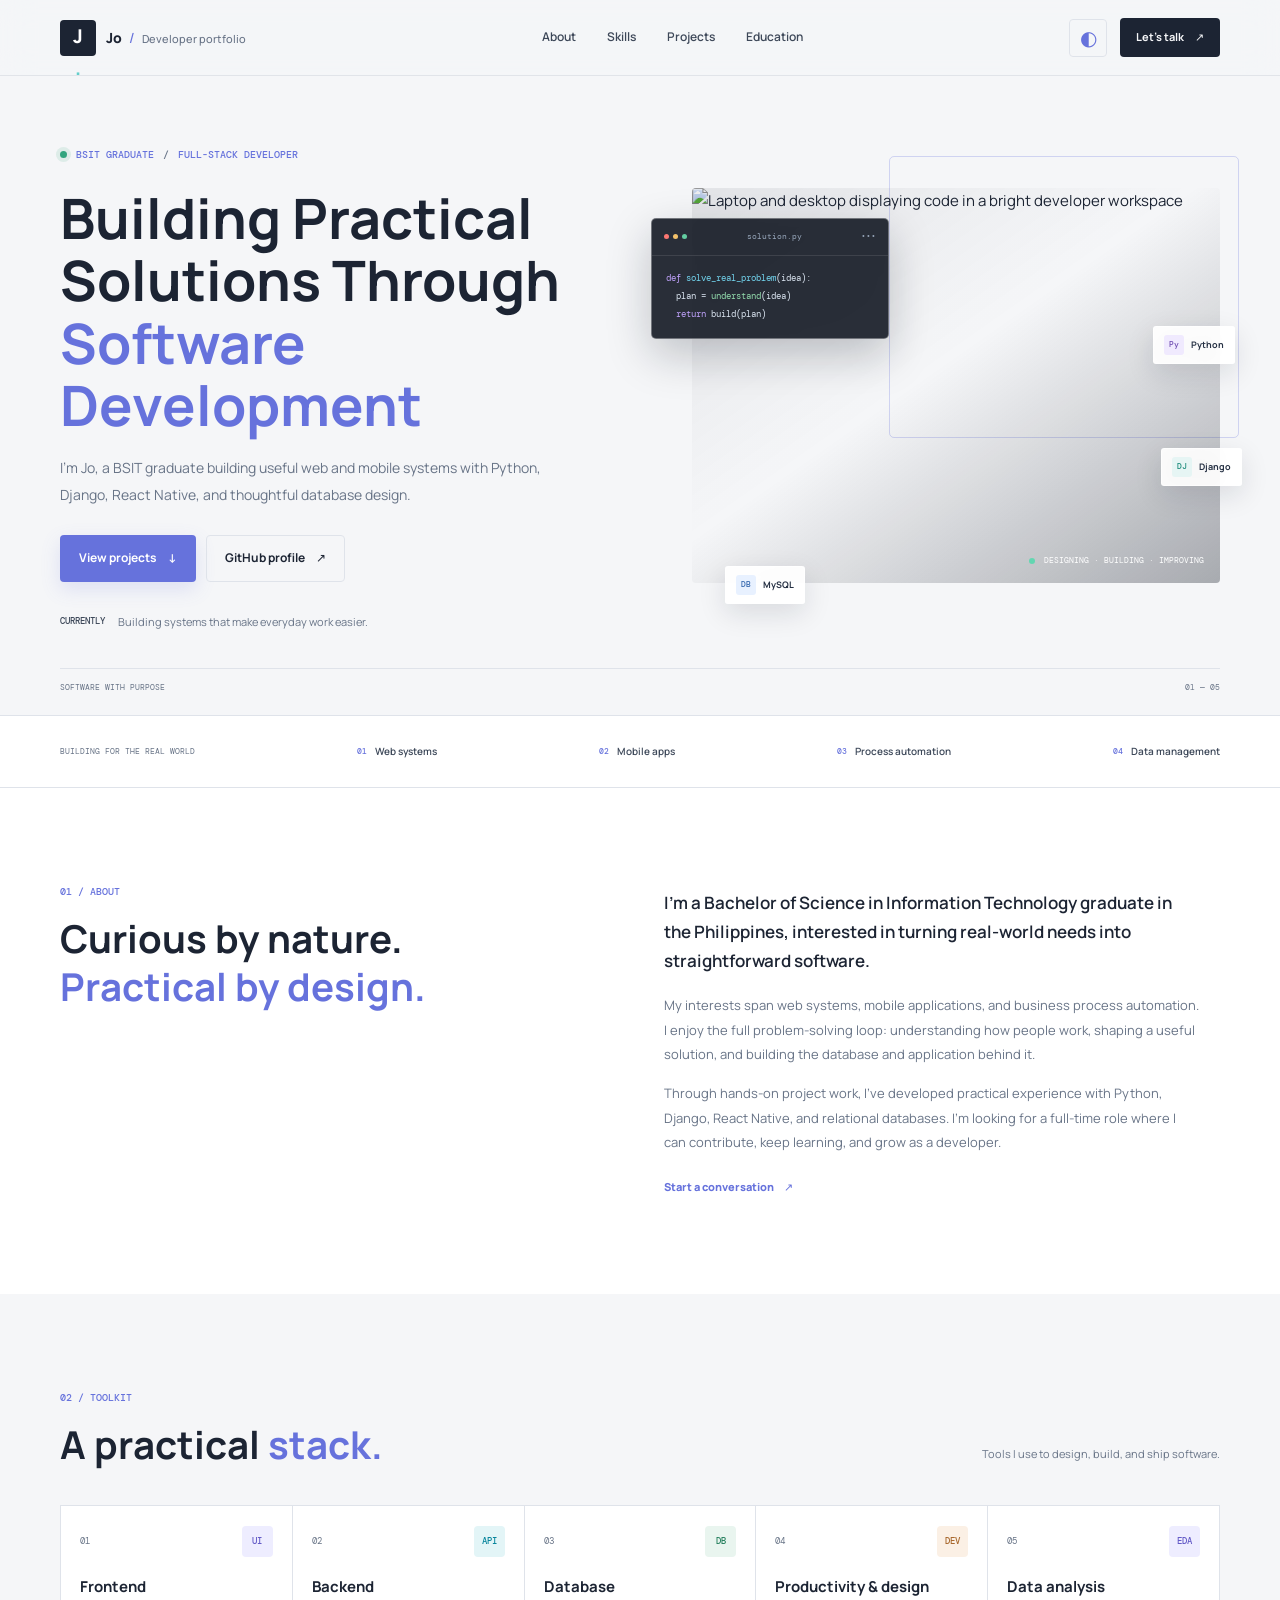
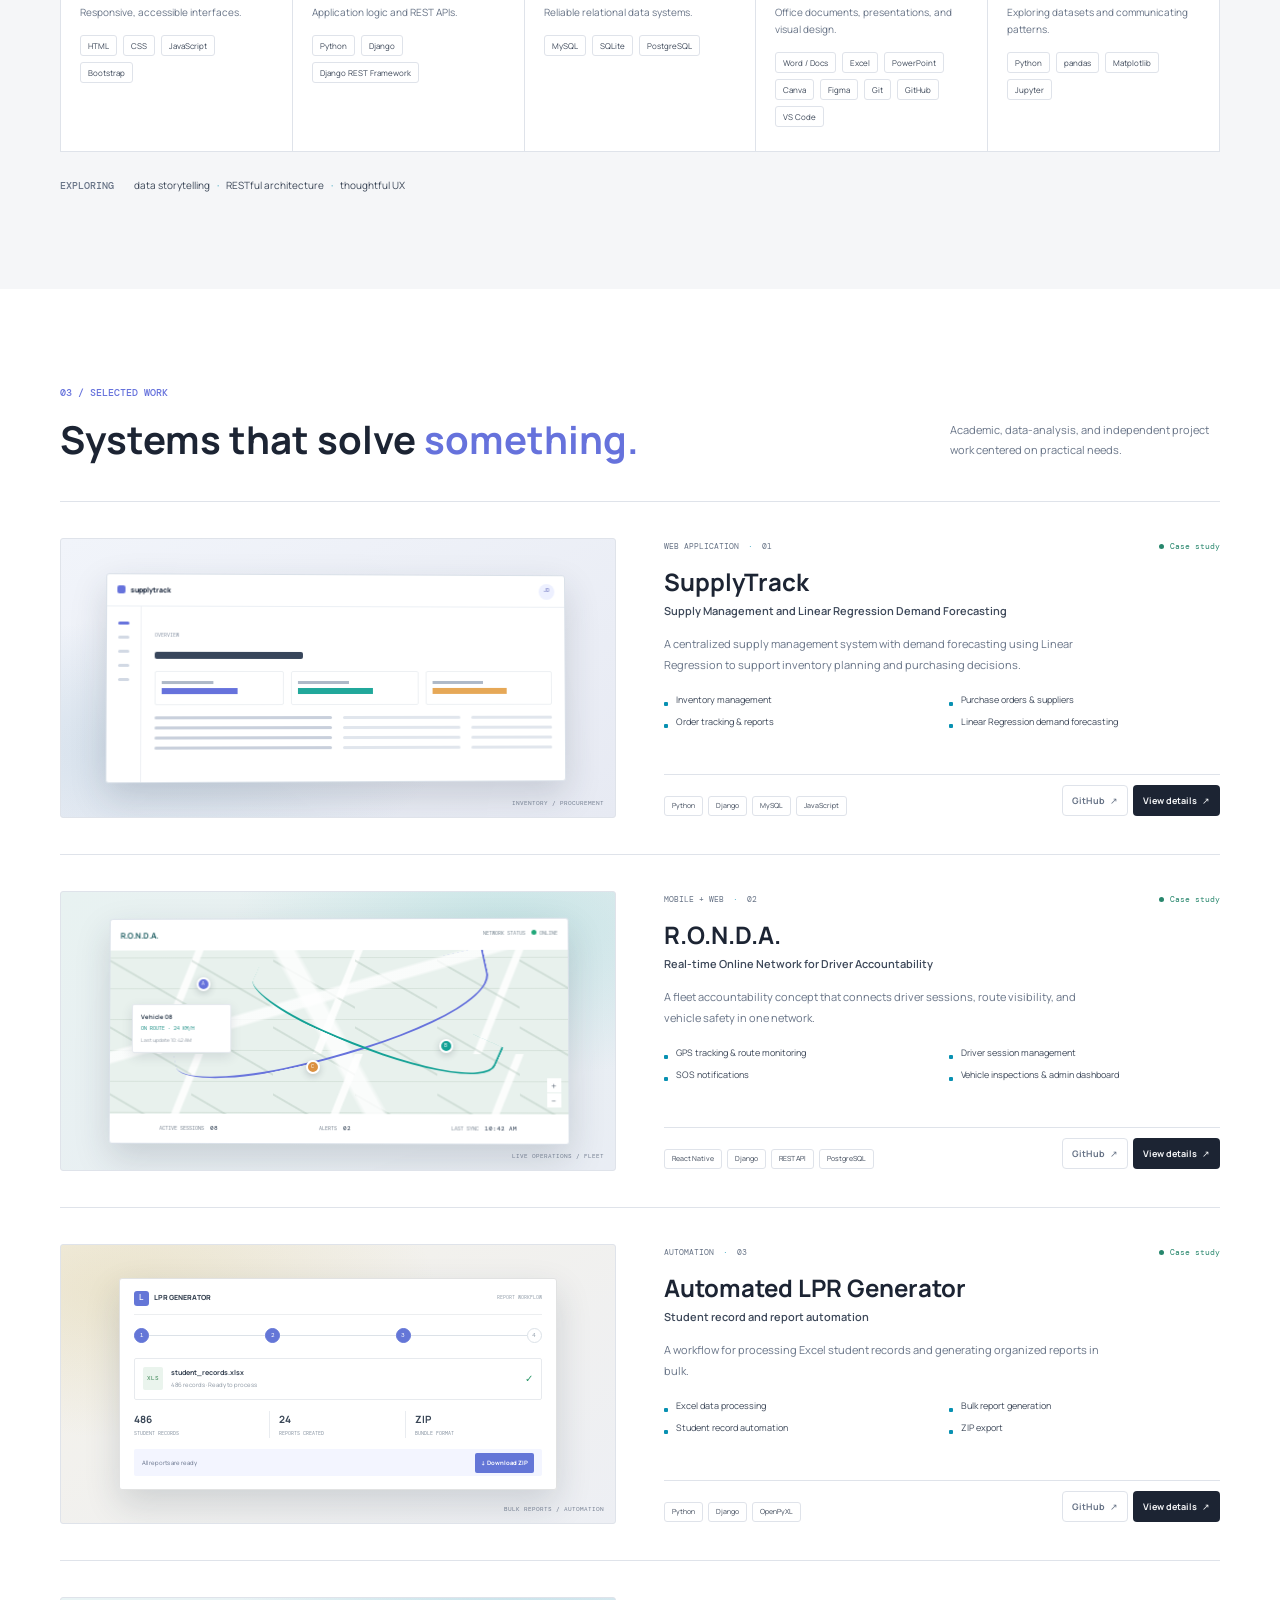
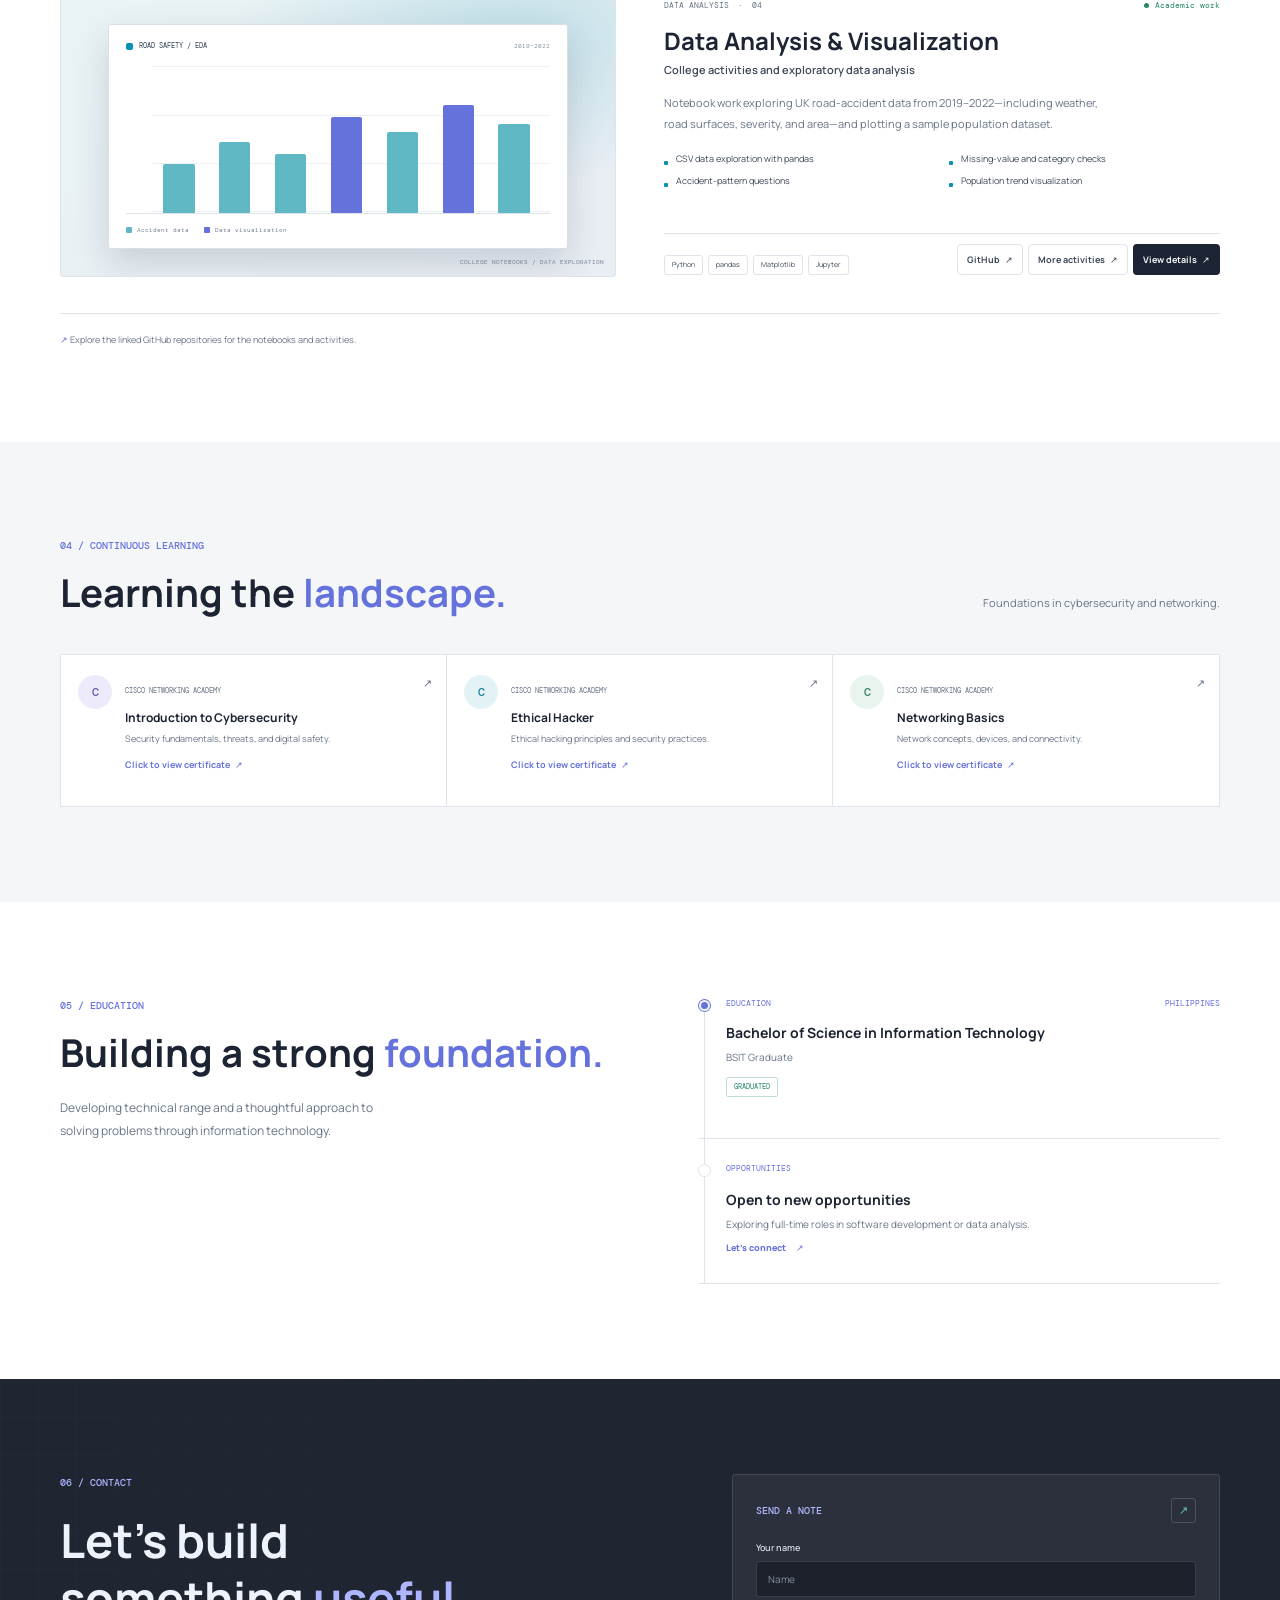
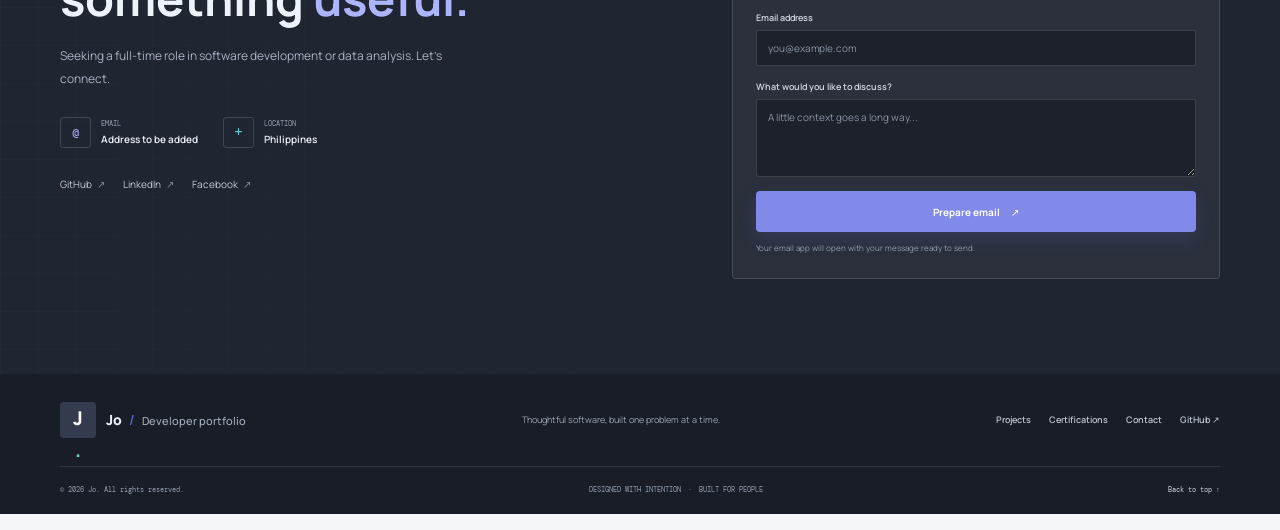
==== commit 8c49f617: "updating minor fixes" ====
--- a/index.html
+++ b/index.html
@@ -45,11 +45,12 @@
   <main id="main">
     <section class="hero section-wrap" id="home" aria-labelledby="hero-title">
       <div class="hero-copy">
-        <p class="eyebrow"><span class="availability-dot" aria-hidden="true"></span> BSIT GRADUATE <span class="eyebrow-slash">/</span> PHILIPPINES</p>
+        <p class="eyebrow"><span class="availability-dot" aria-hidden="true"></span> BSIT GRADUATE <span class="eyebrow-slash">/</span> FULL-STACK DEVELOPER</p>
         <h1 id="hero-title">Building Practical Solutions Through <span>Software Development</span></h1>
-        <p class="hero-intro">I’m Jo, an aspiring full-stack developer creating useful web and mobile systems with Python, Django, React Native, and thoughtful database design.</p>
+        <p class="hero-intro">I’m Jo, a BSIT graduate building useful web and mobile systems with Python, Django, React Native, and thoughtful database design.</p>
         <div class="hero-actions">
           <a class="button button-primary" href="#projects">View projects <span aria-hidden="true">↓</span></a>
+          <a class="button button-outline" href="https://github.com/Jomarie0" target="_blank" rel="noopener noreferrer">GitHub profile <span aria-hidden="true">↗</span></a>
         </div>
         <div class="hero-footnote"><span class="mono-label">CURRENTLY</span><span>Building systems that make everyday work easier.</span></div>
       </div>
@@ -147,9 +148,9 @@
             </div>
             <div class="project-content">
               <div class="project-topline"><span class="project-type">WEB APPLICATION <span>·</span> 01</span><span class="project-status"><i></i> Case study</span></div>
-              <h3>SupplyTrack</h3><p class="project-subtitle">Web-Based Supply Management and Demand Forecasting System</p>
-              <p class="project-description">A centralized system concept for keeping inventory, purchasing, and supplier activity visible and organized.</p>
-              <ul class="feature-list"><li>Inventory management</li><li>Purchase orders &amp; suppliers</li><li>Order tracking &amp; reports</li><li>Demand forecasting</li></ul>
+              <h3>SupplyTrack</h3><p class="project-subtitle">Supply Management and Linear Regression Demand Forecasting</p>
+              <p class="project-description">A centralized supply management system with demand forecasting using Linear Regression to support inventory planning and purchasing decisions.</p>
+              <ul class="feature-list"><li>Inventory management</li><li>Purchase orders &amp; suppliers</li><li>Order tracking &amp; reports</li><li>Linear Regression demand forecasting</li></ul>
               <div class="project-bottom"><ul class="project-stack"><li>Python</li><li>Django</li><li>MySQL</li><li>JavaScript</li></ul><div class="project-actions"><a class="button button-mini button-quiet" href="#projects" data-link-missing aria-disabled="true" aria-label="SupplyTrack GitHub repository, URL not provided">GitHub <span aria-hidden="true">↗</span></a><button class="button button-mini button-project" type="button" data-project-details="supplytrack">View details <span aria-hidden="true">↗</span></button></div></div>
             </div>
           </article>
@@ -240,7 +241,7 @@
         <div class="contact-copy"><p class="eyebrow">06 / CONTACT</p><h2 id="contact-title">Let’s build something <span>useful.</span></h2><p>Seeking a full-time role in software development or data analysis. Let’s connect.</p>
           <div class="contact-details"><div class="contact-detail"><span class="contact-icon" aria-hidden="true">@</span><span><small>EMAIL</small><b id="contact-email-label">Address to be added</b></span></div><div class="contact-detail"><span class="contact-icon contact-icon-pin" aria-hidden="true">+</span><span><small>LOCATION</small><b>Philippines</b></span></div></div>
           <div class="social-links" aria-label="Social profiles">
-            <a href="#contact" data-link-missing aria-disabled="true" aria-label="GitHub profile, URL not provided">GitHub <span aria-hidden="true">↗</span></a>
+            <a href="https://github.com/Jomarie0" target="_blank" rel="noopener noreferrer" aria-label="Open GitHub profile">GitHub <span aria-hidden="true">↗</span></a>
             <a href="#contact" data-link-missing aria-disabled="true" aria-label="LinkedIn profile, URL not provided">LinkedIn <span aria-hidden="true">↗</span></a>
             <a href="#contact" data-link-missing aria-disabled="true" aria-label="Facebook profile, URL not provided">Facebook <span aria-hidden="true">↗</span></a>
           </div>
@@ -258,7 +259,7 @@
   </main>
 
   <footer class="site-footer">
-    <div class="footer-main wrap"><a class="brand footer-brand" href="#home" aria-label="Jo, back to top"><span class="brand-mark" aria-hidden="true">J<span>.</span></span><span class="brand-name">Jo<span class="brand-divider">/</span><span class="brand-role">Developer portfolio</span></span></a><p>Thoughtful software, built one problem at a time.</p><div class="footer-links"><a href="#projects">Projects</a><a href="#certifications">Certifications</a><a href="#contact">Contact</a></div></div>
+    <div class="footer-main wrap"><a class="brand footer-brand" href="#home" aria-label="Jo, back to home"><span class="brand-mark" aria-hidden="true">J<span>.</span></span><span class="brand-name">Jo<span class="brand-divider">/</span><span class="brand-role">Developer portfolio</span></span></a><p>Thoughtful software, built one problem at a time.</p><div class="footer-links"><a href="#projects">Projects</a><a href="#certifications">Certifications</a><a href="#contact">Contact</a><a href="https://github.com/Jomarie0" target="_blank" rel="noopener noreferrer" aria-label="Open GitHub profile">GitHub ↗</a></div></div>
     <div class="footer-bottom wrap"><span>© <span id="current-year">2026</span> Jo. All rights reserved.</span><span>DESIGNED WITH INTENTION <i aria-hidden="true">·</i> BUILT FOR PEOPLE</span><a href="#home">Back to top ↑</a></div>
   </footer>
 
